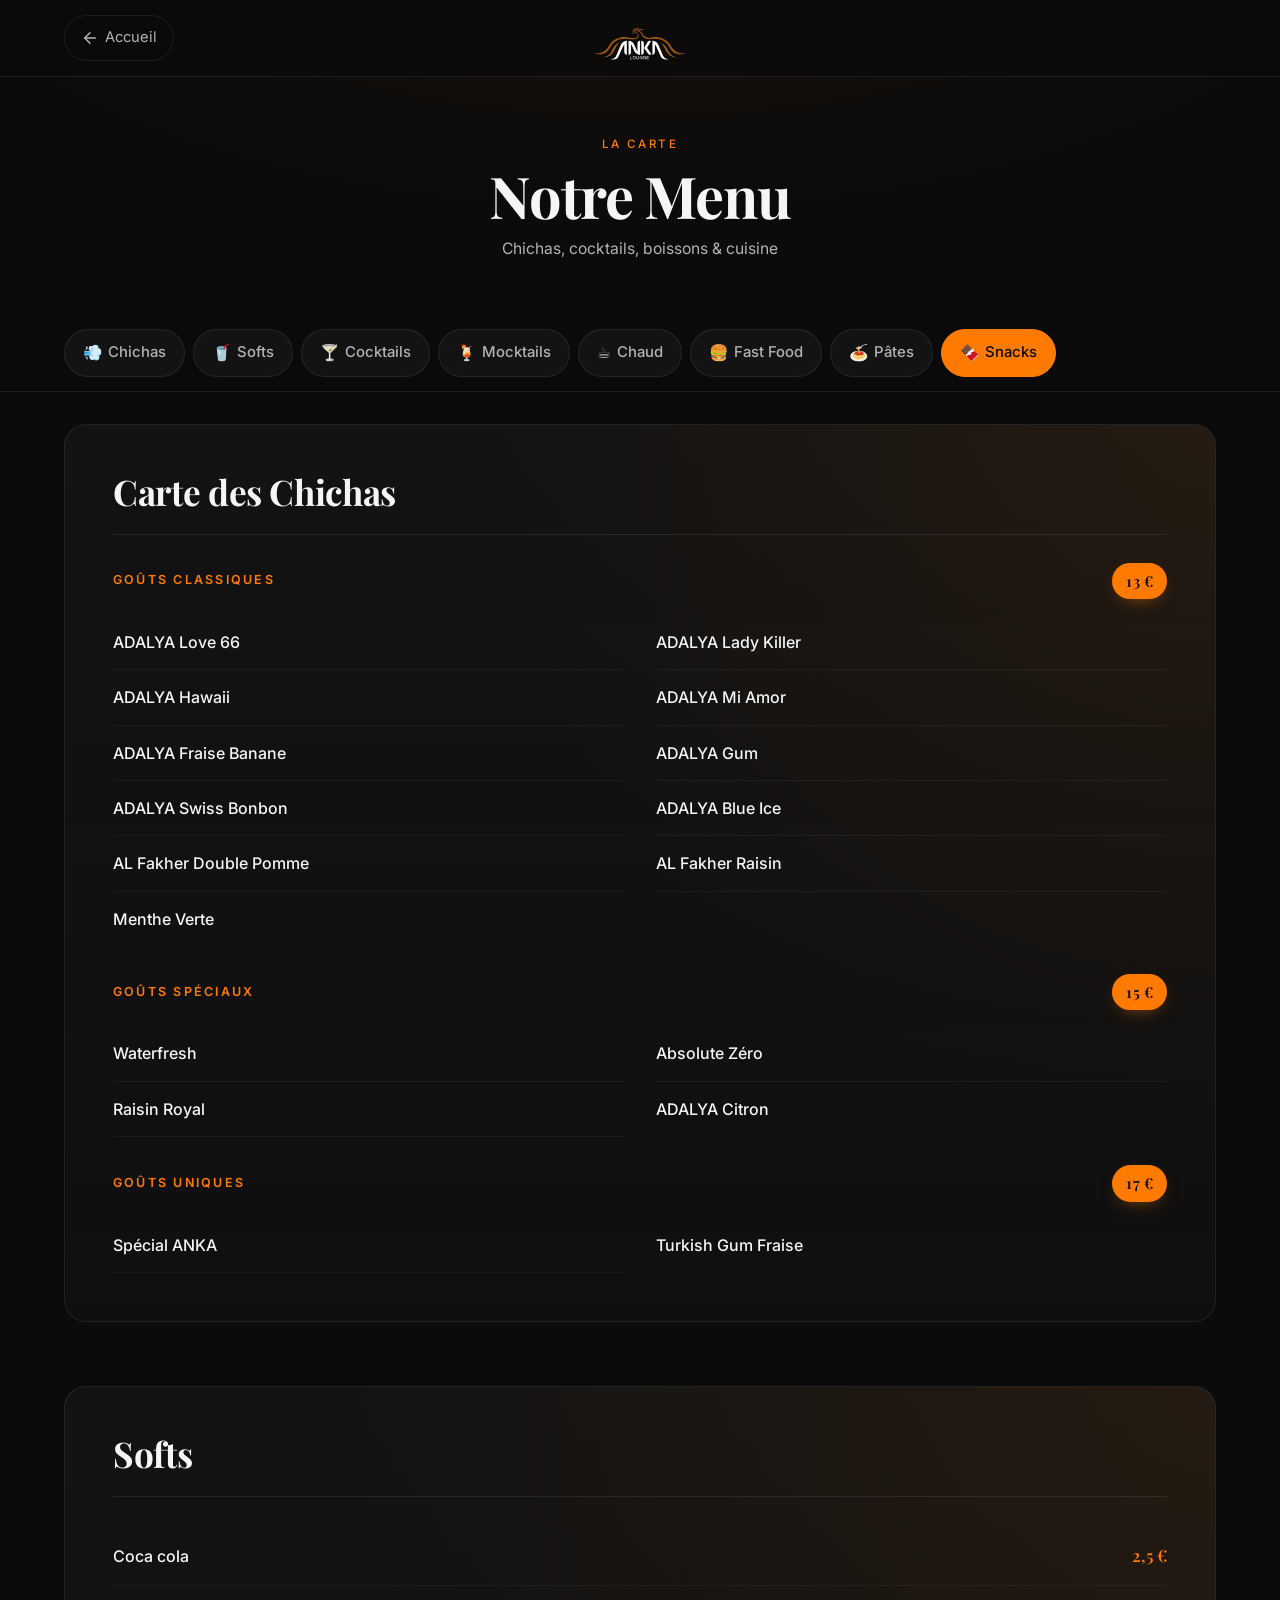
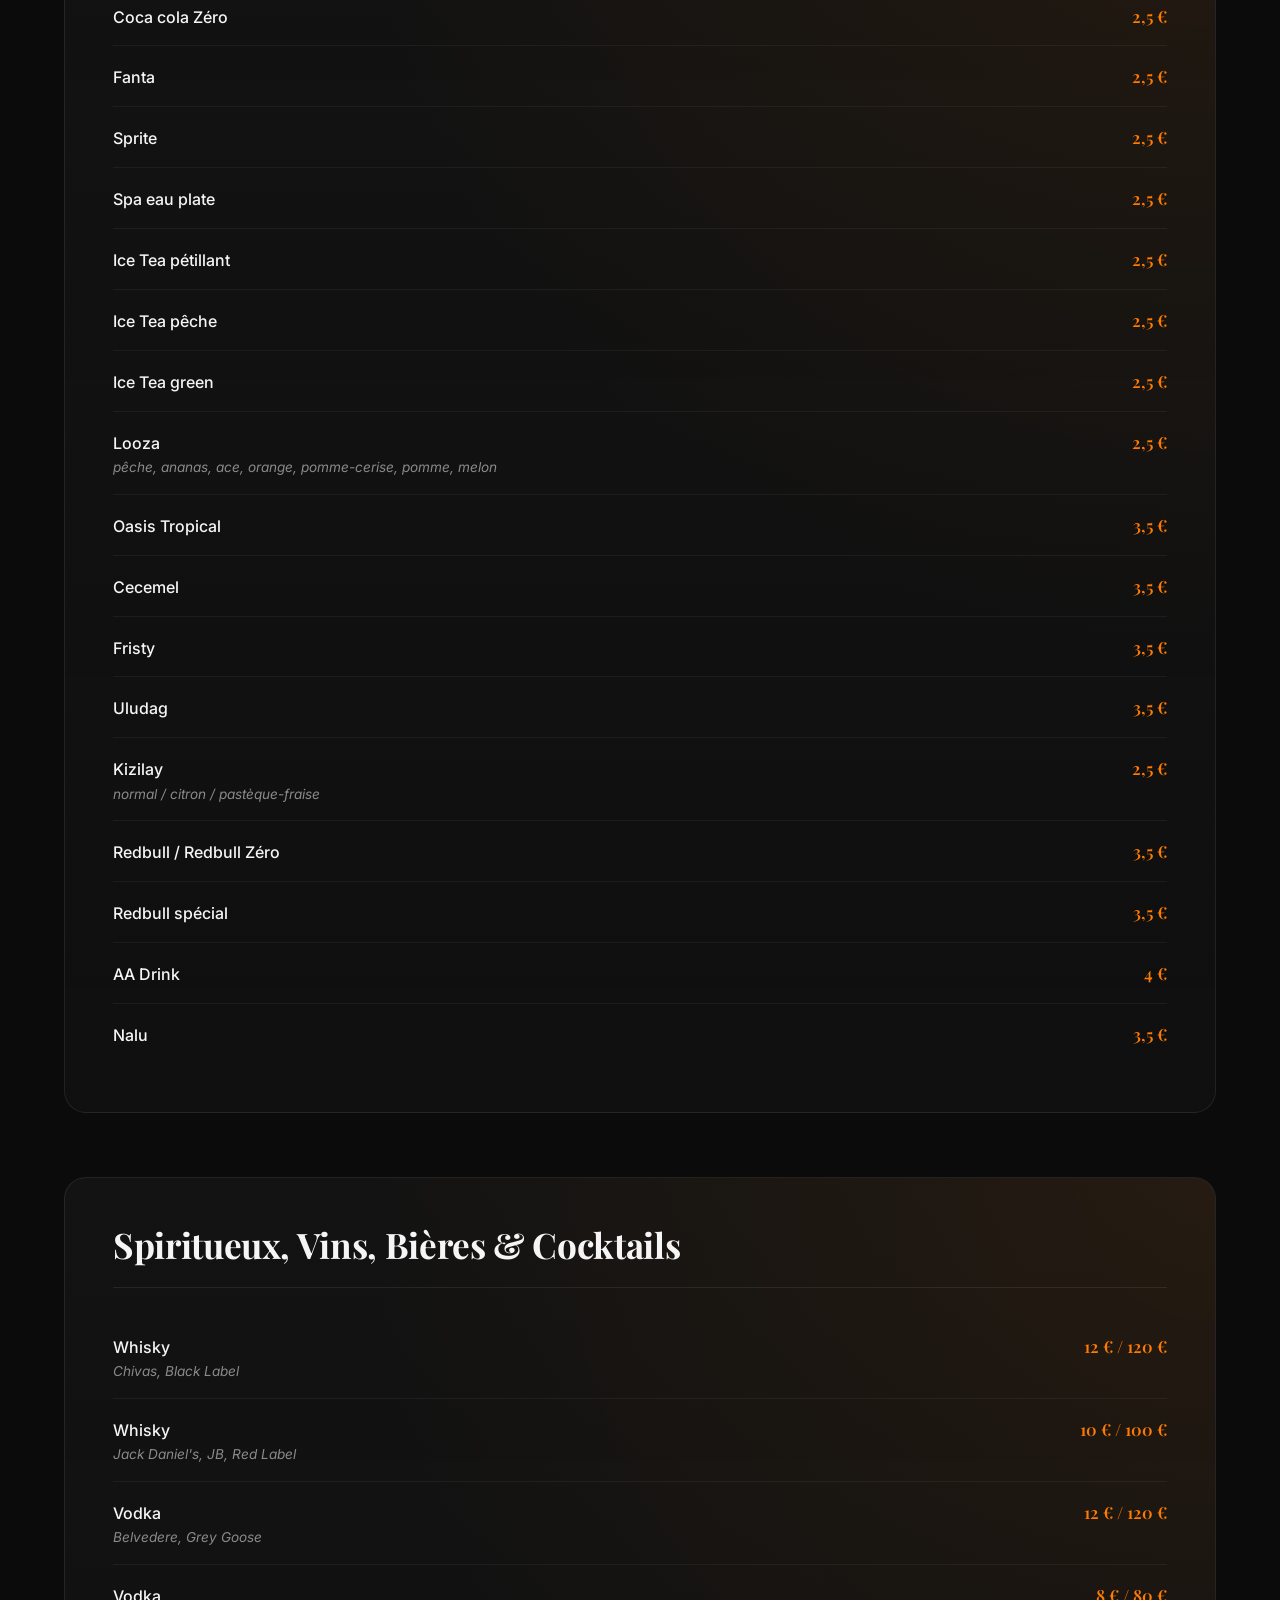
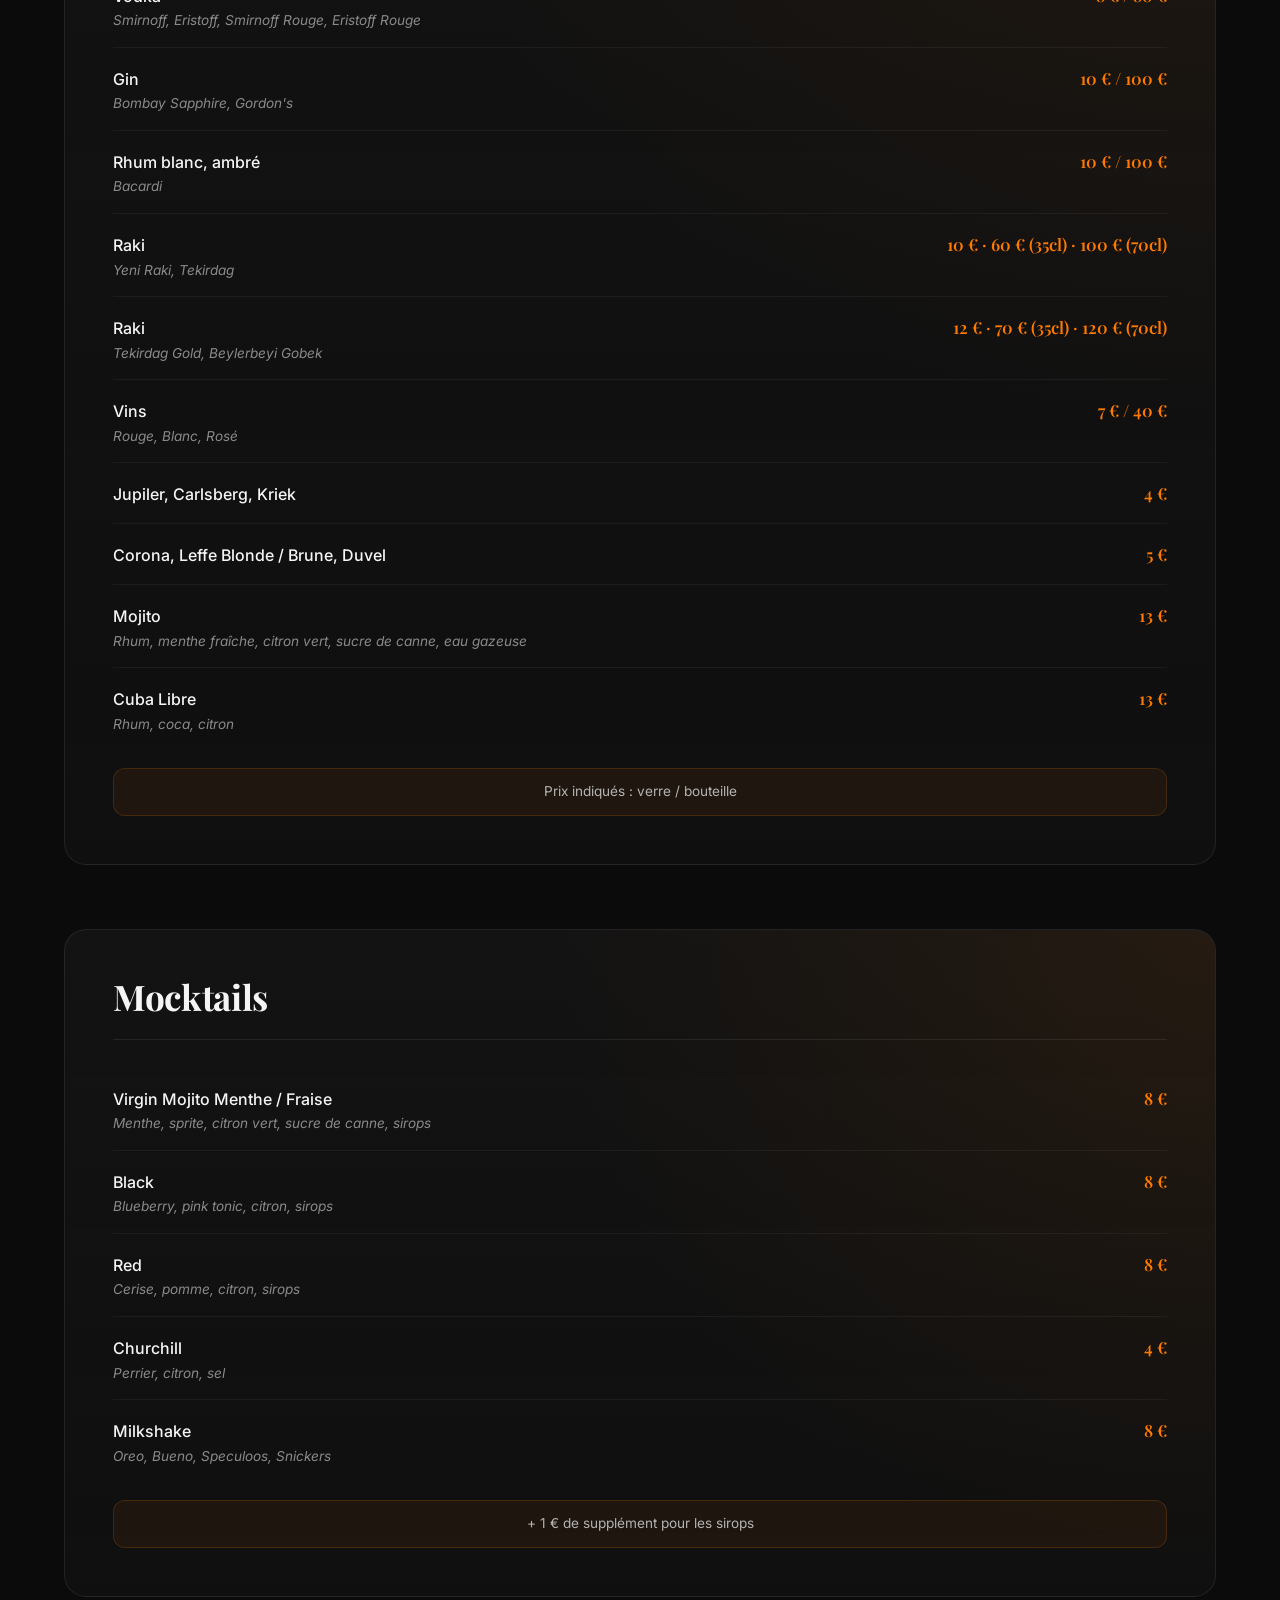
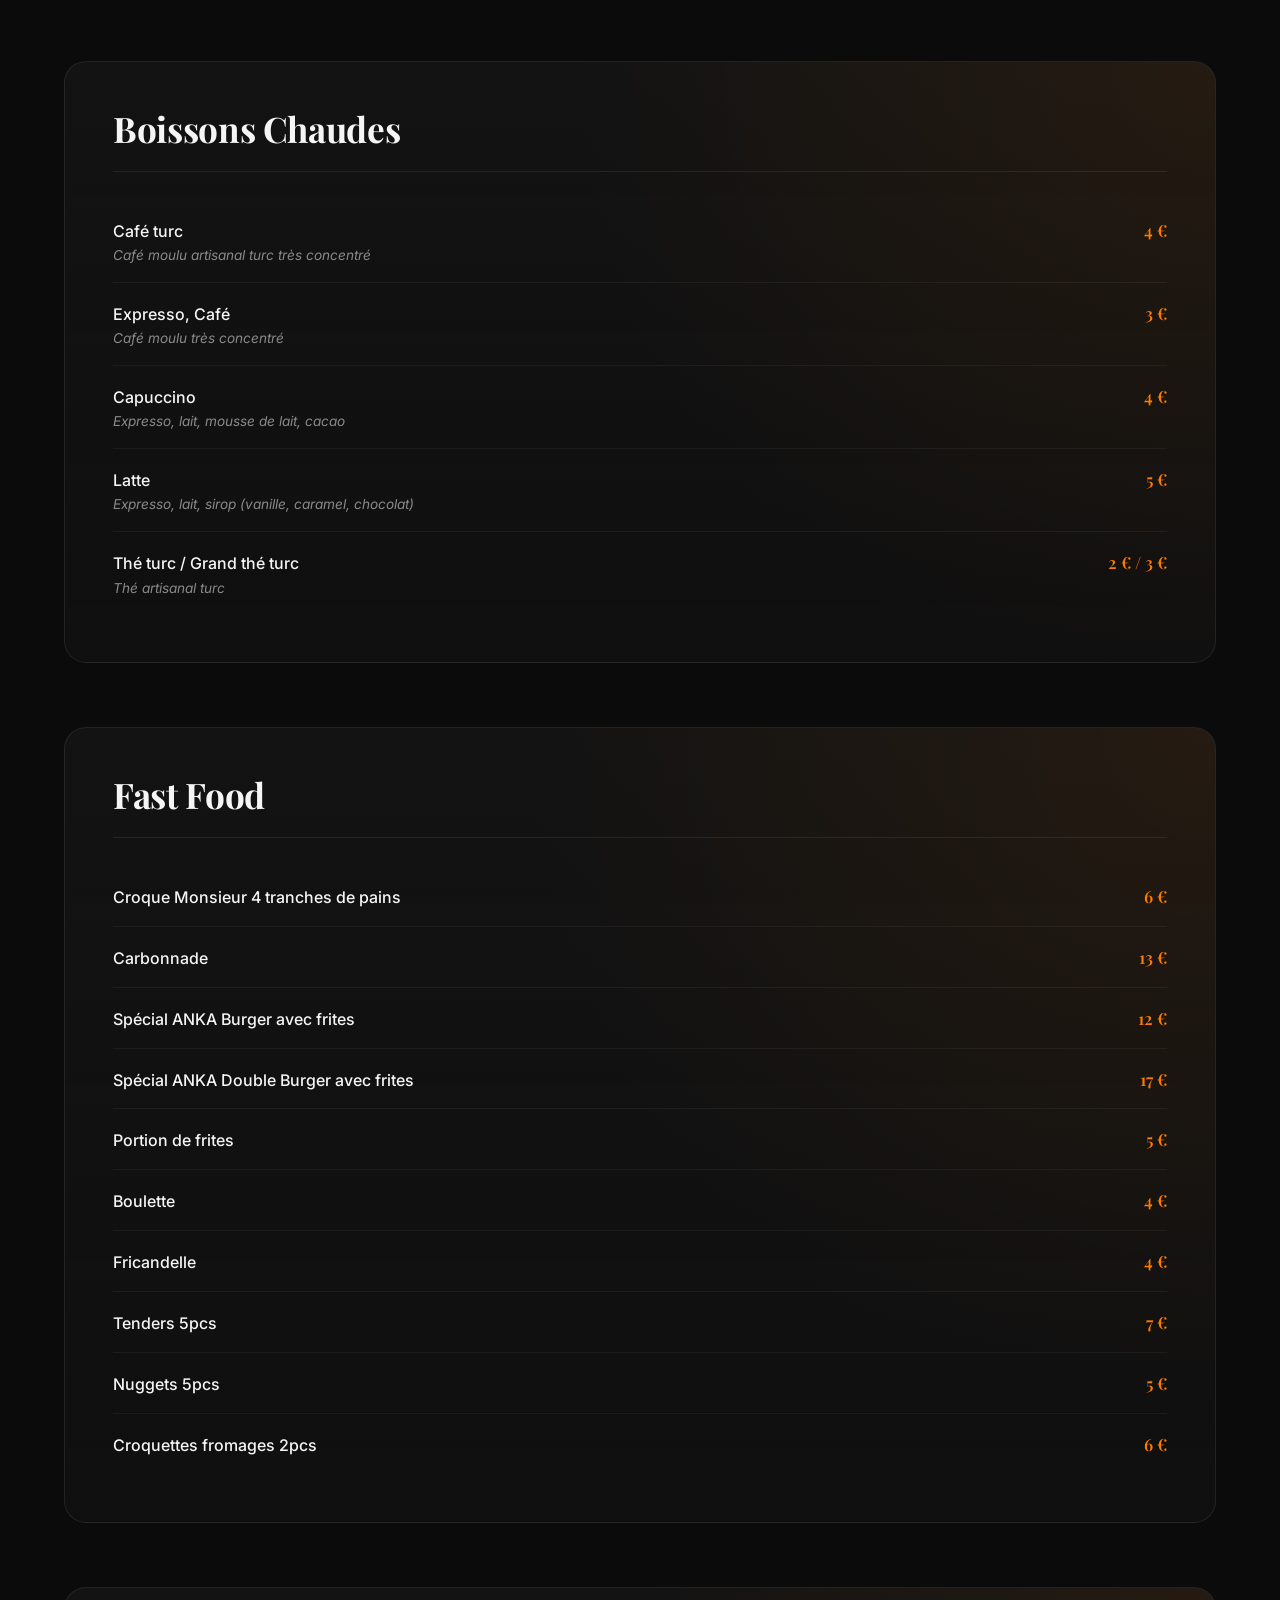
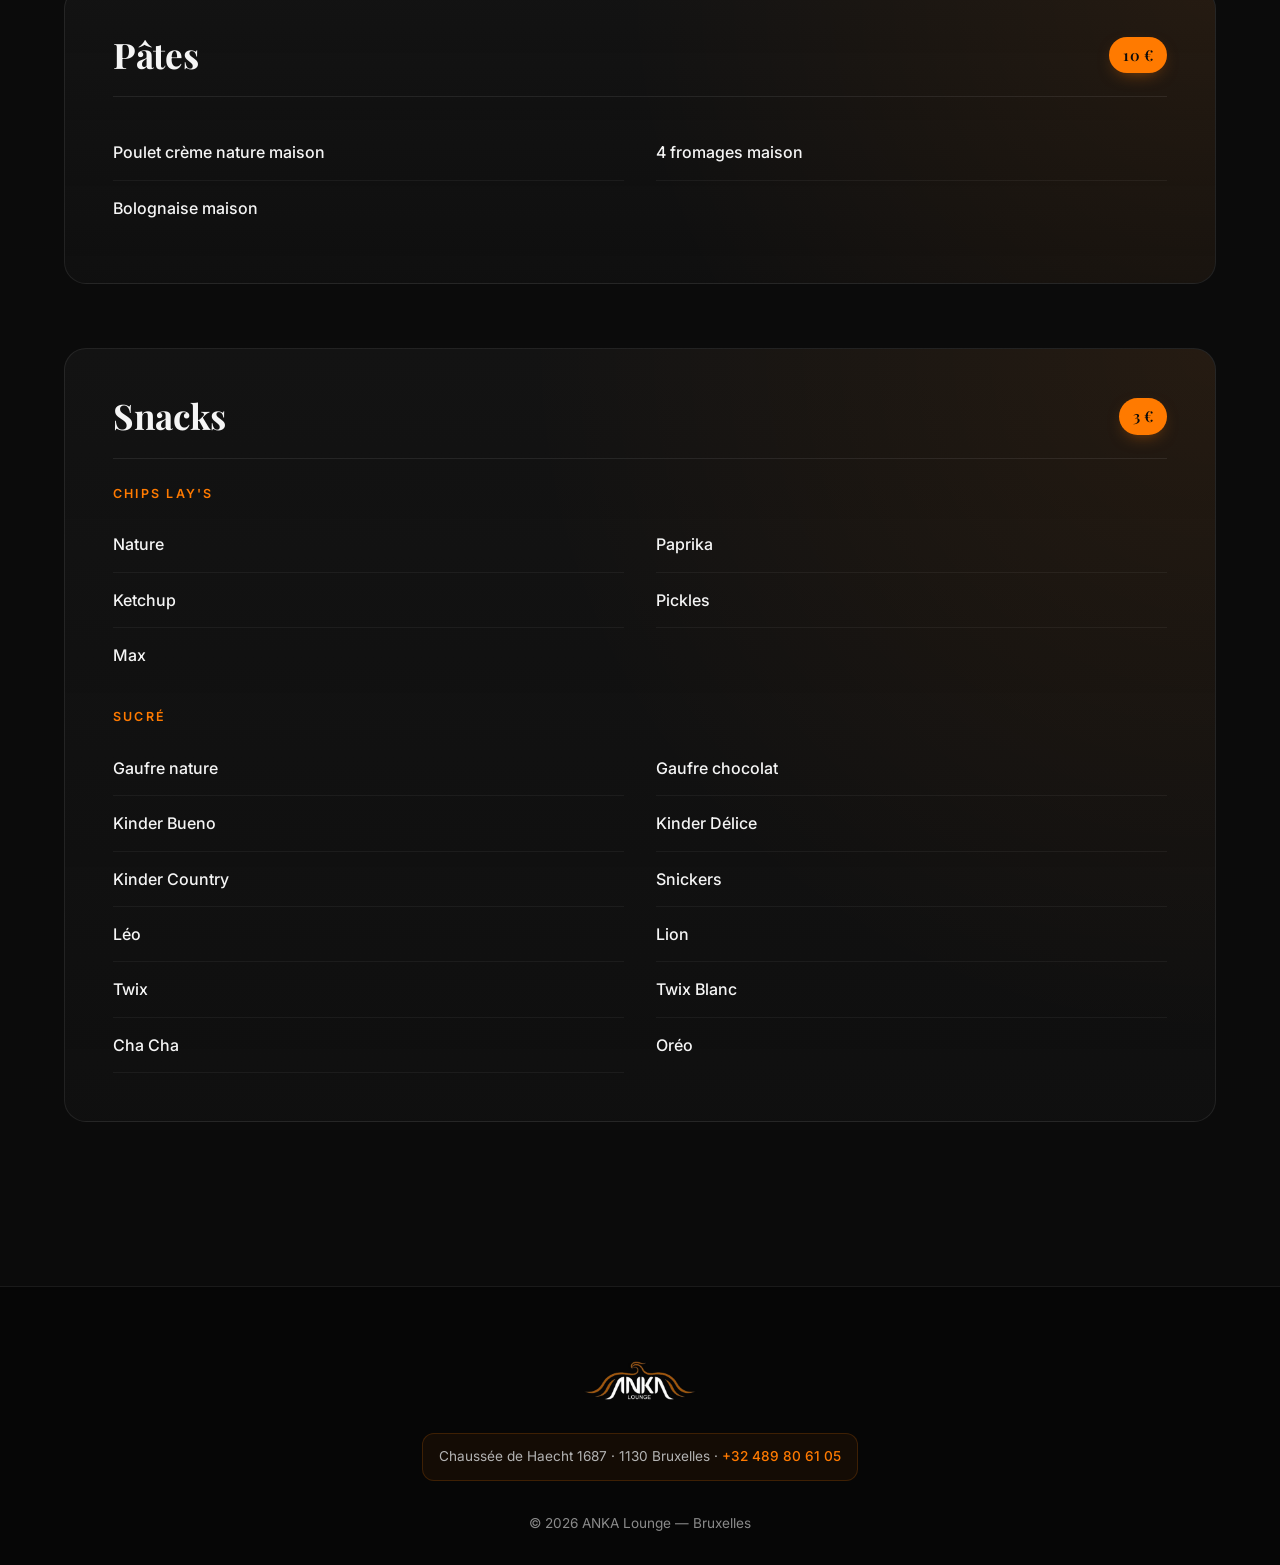
==== menu.html @ 962ff50f "Initial commit from local workspace" ====
<!DOCTYPE html>
<html lang="fr">
<head>
  <meta charset="UTF-8" />
  <meta name="viewport" content="width=device-width, initial-scale=1.0" />
  <meta name="theme-color" content="#0b0b0b" />

  <title>Menu — ANKA Lounge Bruxelles</title>
  <meta name="description" content="Découvrez la carte complète d'ANKA Lounge — chichas, cocktails, boissons, snacks, fast food et pâtes. Bar à shisha à Bruxelles." />
  <meta name="robots" content="index, follow" />

  <meta property="og:title" content="Menu — ANKA Lounge Bruxelles" />
  <meta property="og:description" content="Carte complète d'ANKA Lounge : chichas, cocktails, boissons, snacks." />
  <meta property="og:type" content="website" />

  <link rel="icon" type="image/png" href="images/favicon.png" />
  <link rel="apple-touch-icon" href="images/favicon.png" />

  <link rel="preconnect" href="https://fonts.googleapis.com" />
  <link rel="preconnect" href="https://fonts.gstatic.com" crossorigin />
  <link href="https://fonts.googleapis.com/css2?family=Playfair+Display:wght@600;700&family=Inter:wght@300;400;500;600&display=swap" rel="stylesheet" />
  <link rel="stylesheet" href="style.css" />
  <link rel="stylesheet" href="menu.css" />
</head>
<body class="menu-page">

  <!-- ============== TOP BAR ============== -->
  <header class="menu-topbar">
    <div class="menu-topbar-inner">
      <a href="index.html" class="menu-back" aria-label="Retour à l'accueil">
        <svg viewBox="0 0 24 24" width="20" height="20" fill="none" stroke="currentColor" stroke-width="2" stroke-linecap="round" stroke-linejoin="round" aria-hidden="true"><line x1="19" y1="12" x2="5" y2="12"/><polyline points="12 19 5 12 12 5"/></svg>
        <span>Accueil</span>
      </a>
      <a href="index.html" class="menu-logo" aria-label="ANKA Lounge">
        <span class="logo-mark">
          <img src="images/logo_transparent.png" alt="ANKA Lounge" />
        </span>
      </a>
      <span class="menu-topbar-spacer" aria-hidden="true"></span>
    </div>
  </header>

  <!-- ============== HERO TITLE ============== -->
  <section class="menu-hero">
    <p class="eyebrow">La carte</p>
    <h1>Notre Menu</h1>
    <p class="menu-hero-sub">Chichas, cocktails, boissons & cuisine</p>
  </section>

  <!-- ============== CATEGORY NAV (sticky + scrollspy) ============== -->
  <nav class="menu-cats" id="menuCats" aria-label="Catégories du menu">
    <div class="menu-cats-inner">
      <a href="#chichas" class="menu-cat active"><span class="menu-cat-emoji" aria-hidden="true">💨</span>Chichas</a>
      <a href="#softs" class="menu-cat"><span class="menu-cat-emoji" aria-hidden="true">🥤</span>Softs</a>
      <a href="#spiritueux" class="menu-cat"><span class="menu-cat-emoji" aria-hidden="true">🍸</span>Cocktails</a>
      <a href="#mocktails" class="menu-cat"><span class="menu-cat-emoji" aria-hidden="true">🍹</span>Mocktails</a>
      <a href="#chaudes" class="menu-cat"><span class="menu-cat-emoji" aria-hidden="true">☕</span>Chaud</a>
      <a href="#fastfood" class="menu-cat"><span class="menu-cat-emoji" aria-hidden="true">🍔</span>Fast Food</a>
      <a href="#pates" class="menu-cat"><span class="menu-cat-emoji" aria-hidden="true">🍝</span>Pâtes</a>
      <a href="#snacks" class="menu-cat"><span class="menu-cat-emoji" aria-hidden="true">🍫</span>Snacks</a>
    </div>
  </nav>

  <main class="menu-main container">

    <!-- =============== CHICHAS =============== -->
    <section id="chichas" class="menu-section">
      <header class="menu-section-head">
        <h2>Carte des Chichas</h2>
      </header>

      <div class="menu-block">
        <div class="menu-block-head">
          <h3>Goûts Classiques</h3>
          <span class="menu-price-pill">13 €</span>
        </div>
        <ul class="menu-list menu-list-2col">
          <li><span class="m-name">ADALYA Love 66</span></li>
          <li><span class="m-name">ADALYA Lady Killer</span></li>
          <li><span class="m-name">ADALYA Hawaii</span></li>
          <li><span class="m-name">ADALYA Mi Amor</span></li>
          <li><span class="m-name">ADALYA Fraise Banane</span></li>
          <li><span class="m-name">ADALYA Gum</span></li>
          <li><span class="m-name">ADALYA Swiss Bonbon</span></li>
          <li><span class="m-name">ADALYA Blue Ice</span></li>
          <li><span class="m-name">AL Fakher Double Pomme</span></li>
          <li><span class="m-name">AL Fakher Raisin</span></li>
          <li><span class="m-name">Menthe Verte</span></li>
        </ul>
      </div>

      <div class="menu-block">
        <div class="menu-block-head">
          <h3>Goûts Spéciaux</h3>
          <span class="menu-price-pill">15 €</span>
        </div>
        <ul class="menu-list menu-list-2col">
          <li><span class="m-name">Waterfresh</span></li>
          <li><span class="m-name">Absolute Zéro</span></li>
          <li><span class="m-name">Raisin Royal</span></li>
          <li><span class="m-name">ADALYA Citron</span></li>
        </ul>
      </div>

      <div class="menu-block">
        <div class="menu-block-head">
          <h3>Goûts Uniques</h3>
          <span class="menu-price-pill">17 €</span>
        </div>
        <ul class="menu-list menu-list-2col">
          <li><span class="m-name">Spécial ANKA</span></li>
          <li><span class="m-name">Turkish Gum Fraise</span></li>
        </ul>
      </div>
    </section>

    <!-- =============== SOFTS =============== -->
    <section id="softs" class="menu-section">
      <header class="menu-section-head">
        <h2>Softs</h2>
      </header>

      <ul class="menu-list">
        <li><span class="m-name">Coca cola</span><span class="m-dots"></span><span class="m-price">2,5 €</span></li>
        <li><span class="m-name">Coca cola Zéro</span><span class="m-dots"></span><span class="m-price">2,5 €</span></li>
        <li><span class="m-name">Fanta</span><span class="m-dots"></span><span class="m-price">2,5 €</span></li>
        <li><span class="m-name">Sprite</span><span class="m-dots"></span><span class="m-price">2,5 €</span></li>
        <li><span class="m-name">Spa eau plate</span><span class="m-dots"></span><span class="m-price">2,5 €</span></li>
        <li><span class="m-name">Ice Tea pétillant</span><span class="m-dots"></span><span class="m-price">2,5 €</span></li>
        <li><span class="m-name">Ice Tea pêche</span><span class="m-dots"></span><span class="m-price">2,5 €</span></li>
        <li><span class="m-name">Ice Tea green</span><span class="m-dots"></span><span class="m-price">2,5 €</span></li>
        <li>
          <span class="m-name">Looza
            <span class="m-desc">pêche, ananas, ace, orange, pomme-cerise, pomme, melon</span>
          </span>
          <span class="m-dots"></span><span class="m-price">2,5 €</span>
        </li>
        <li><span class="m-name">Oasis Tropical</span><span class="m-dots"></span><span class="m-price">3,5 €</span></li>
        <li><span class="m-name">Cecemel</span><span class="m-dots"></span><span class="m-price">3,5 €</span></li>
        <li><span class="m-name">Fristy</span><span class="m-dots"></span><span class="m-price">3,5 €</span></li>
        <li><span class="m-name">Uludag</span><span class="m-dots"></span><span class="m-price">3,5 €</span></li>
        <li><span class="m-name">Kizilay <span class="m-desc">normal / citron / pastèque-fraise</span></span><span class="m-dots"></span><span class="m-price">2,5 €</span></li>
        <li><span class="m-name">Redbull / Redbull Zéro</span><span class="m-dots"></span><span class="m-price">3,5 €</span></li>
        <li><span class="m-name">Redbull spécial</span><span class="m-dots"></span><span class="m-price">3,5 €</span></li>
        <li><span class="m-name">AA Drink</span><span class="m-dots"></span><span class="m-price">4 €</span></li>
        <li><span class="m-name">Nalu</span><span class="m-dots"></span><span class="m-price">3,5 €</span></li>
      </ul>
    </section>

    <!-- =============== SPIRITUEUX =============== -->
    <section id="spiritueux" class="menu-section">
      <header class="menu-section-head">
        <h2>Spiritueux, Vins, Bières & Cocktails</h2>
      </header>

      <ul class="menu-list">
        <li>
          <span class="m-name">Whisky <span class="m-desc">Chivas, Black Label</span></span>
          <span class="m-dots"></span><span class="m-price">12 € / 120 €</span>
        </li>
        <li>
          <span class="m-name">Whisky <span class="m-desc">Jack Daniel's, JB, Red Label</span></span>
          <span class="m-dots"></span><span class="m-price">10 € / 100 €</span>
        </li>
        <li>
          <span class="m-name">Vodka <span class="m-desc">Belvedere, Grey Goose</span></span>
          <span class="m-dots"></span><span class="m-price">12 € / 120 €</span>
        </li>
        <li>
          <span class="m-name">Vodka <span class="m-desc">Smirnoff, Eristoff, Smirnoff Rouge, Eristoff Rouge</span></span>
          <span class="m-dots"></span><span class="m-price">8 € / 80 €</span>
        </li>
        <li>
          <span class="m-name">Gin <span class="m-desc">Bombay Sapphire, Gordon's</span></span>
          <span class="m-dots"></span><span class="m-price">10 € / 100 €</span>
        </li>
        <li>
          <span class="m-name">Rhum blanc, ambré <span class="m-desc">Bacardi</span></span>
          <span class="m-dots"></span><span class="m-price">10 € / 100 €</span>
        </li>
        <li>
          <span class="m-name">Raki <span class="m-desc">Yeni Raki, Tekirdag</span></span>
          <span class="m-dots"></span><span class="m-price">10 € · 60 € (35cl) · 100 € (70cl)</span>
        </li>
        <li>
          <span class="m-name">Raki <span class="m-desc">Tekirdag Gold, Beylerbeyi Gobek</span></span>
          <span class="m-dots"></span><span class="m-price">12 € · 70 € (35cl) · 120 € (70cl)</span>
        </li>
        <li>
          <span class="m-name">Vins <span class="m-desc">Rouge, Blanc, Rosé</span></span>
          <span class="m-dots"></span><span class="m-price">7 € / 40 €</span>
        </li>
        <li><span class="m-name">Jupiler, Carlsberg, Kriek</span><span class="m-dots"></span><span class="m-price">4 €</span></li>
        <li><span class="m-name">Corona, Leffe Blonde / Brune, Duvel</span><span class="m-dots"></span><span class="m-price">5 €</span></li>
        <li>
          <span class="m-name">Mojito <span class="m-desc">Rhum, menthe fraîche, citron vert, sucre de canne, eau gazeuse</span></span>
          <span class="m-dots"></span><span class="m-price">13 €</span>
        </li>
        <li>
          <span class="m-name">Cuba Libre <span class="m-desc">Rhum, coca, citron</span></span>
          <span class="m-dots"></span><span class="m-price">13 €</span>
        </li>
      </ul>
      <p class="menu-note">Prix indiqués : verre / bouteille</p>
    </section>

    <!-- =============== MOCKTAILS =============== -->
    <section id="mocktails" class="menu-section">
      <header class="menu-section-head">
        <h2>Mocktails</h2>
      </header>
      <ul class="menu-list">
        <li>
          <span class="m-name">Virgin Mojito Menthe / Fraise
            <span class="m-desc">Menthe, sprite, citron vert, sucre de canne, sirops</span>
          </span>
          <span class="m-dots"></span><span class="m-price">8 €</span>
        </li>
        <li>
          <span class="m-name">Black
            <span class="m-desc">Blueberry, pink tonic, citron, sirops</span>
          </span>
          <span class="m-dots"></span><span class="m-price">8 €</span>
        </li>
        <li>
          <span class="m-name">Red
            <span class="m-desc">Cerise, pomme, citron, sirops</span>
          </span>
          <span class="m-dots"></span><span class="m-price">8 €</span>
        </li>
        <li>
          <span class="m-name">Churchill
            <span class="m-desc">Perrier, citron, sel</span>
          </span>
          <span class="m-dots"></span><span class="m-price">4 €</span>
        </li>
        <li>
          <span class="m-name">Milkshake
            <span class="m-desc">Oreo, Bueno, Speculoos, Snickers</span>
          </span>
          <span class="m-dots"></span><span class="m-price">8 €</span>
        </li>
      </ul>
      <p class="menu-note">+ 1 € de supplément pour les sirops</p>
    </section>

    <!-- =============== BOISSONS CHAUDES =============== -->
    <section id="chaudes" class="menu-section">
      <header class="menu-section-head">
        <h2>Boissons Chaudes</h2>
      </header>
      <ul class="menu-list">
        <li>
          <span class="m-name">Café turc
            <span class="m-desc">Café moulu artisanal turc très concentré</span>
          </span>
          <span class="m-dots"></span><span class="m-price">4 €</span>
        </li>
        <li>
          <span class="m-name">Expresso, Café
            <span class="m-desc">Café moulu très concentré</span>
          </span>
          <span class="m-dots"></span><span class="m-price">3 €</span>
        </li>
        <li>
          <span class="m-name">Capuccino
            <span class="m-desc">Expresso, lait, mousse de lait, cacao</span>
          </span>
          <span class="m-dots"></span><span class="m-price">4 €</span>
        </li>
        <li>
          <span class="m-name">Latte
            <span class="m-desc">Expresso, lait, sirop (vanille, caramel, chocolat)</span>
          </span>
          <span class="m-dots"></span><span class="m-price">5 €</span>
        </li>
        <li>
          <span class="m-name">Thé turc / Grand thé turc
            <span class="m-desc">Thé artisanal turc</span>
          </span>
          <span class="m-dots"></span><span class="m-price">2 € / 3 €</span>
        </li>
      </ul>
    </section>

    <!-- =============== FAST FOOD =============== -->
    <section id="fastfood" class="menu-section">
      <header class="menu-section-head">
        <h2>Fast Food</h2>
      </header>
      <ul class="menu-list">
        <li><span class="m-name">Croque Monsieur 4 tranches de pains</span><span class="m-dots"></span><span class="m-price">6 €</span></li>
        <li><span class="m-name">Carbonnade</span><span class="m-dots"></span><span class="m-price">13 €</span></li>
        <li><span class="m-name">Spécial ANKA Burger avec frites</span><span class="m-dots"></span><span class="m-price">12 €</span></li>
        <li><span class="m-name">Spécial ANKA Double Burger avec frites</span><span class="m-dots"></span><span class="m-price">17 €</span></li>
        <li><span class="m-name">Portion de frites</span><span class="m-dots"></span><span class="m-price">5 €</span></li>
        <li><span class="m-name">Boulette</span><span class="m-dots"></span><span class="m-price">4 €</span></li>
        <li><span class="m-name">Fricandelle</span><span class="m-dots"></span><span class="m-price">4 €</span></li>
        <li><span class="m-name">Tenders 5pcs</span><span class="m-dots"></span><span class="m-price">7 €</span></li>
        <li><span class="m-name">Nuggets 5pcs</span><span class="m-dots"></span><span class="m-price">5 €</span></li>
        <li><span class="m-name">Croquettes fromages 2pcs</span><span class="m-dots"></span><span class="m-price">6 €</span></li>
      </ul>
    </section>

    <!-- =============== PÂTES =============== -->
    <section id="pates" class="menu-section">
      <header class="menu-section-head">
        <h2>Pâtes</h2>
        <span class="menu-price-pill">10 €</span>
      </header>
      <ul class="menu-list menu-list-2col">
        <li><span class="m-name">Poulet crème nature maison</span></li>
        <li><span class="m-name">4 fromages maison</span></li>
        <li><span class="m-name">Bolognaise maison</span></li>
      </ul>
    </section>

    <!-- =============== SNACKS =============== -->
    <section id="snacks" class="menu-section">
      <header class="menu-section-head">
        <h2>Snacks</h2>
        <span class="menu-price-pill">3 €</span>
      </header>

      <div class="menu-block">
        <div class="menu-block-head"><h3>Chips Lay's</h3></div>
        <ul class="menu-list menu-list-2col">
          <li><span class="m-name">Nature</span></li>
          <li><span class="m-name">Paprika</span></li>
          <li><span class="m-name">Ketchup</span></li>
          <li><span class="m-name">Pickles</span></li>
          <li><span class="m-name">Max</span></li>
        </ul>
      </div>

      <div class="menu-block">
        <div class="menu-block-head"><h3>Sucré</h3></div>
        <ul class="menu-list menu-list-2col">
          <li><span class="m-name">Gaufre nature</span></li>
          <li><span class="m-name">Gaufre chocolat</span></li>
          <li><span class="m-name">Kinder Bueno</span></li>
          <li><span class="m-name">Kinder Délice</span></li>
          <li><span class="m-name">Kinder Country</span></li>
          <li><span class="m-name">Snickers</span></li>
          <li><span class="m-name">Léo</span></li>
          <li><span class="m-name">Lion</span></li>
          <li><span class="m-name">Twix</span></li>
          <li><span class="m-name">Twix Blanc</span></li>
          <li><span class="m-name">Cha Cha</span></li>
          <li><span class="m-name">Oréo</span></li>
        </ul>
      </div>
    </section>

  </main>

  <!-- ============== FOOTER ============== -->
  <footer class="footer">
    <div class="container footer-inner">
      <div class="footer-brand">
        <span class="logo-mark logo-mark-lg">
          <img src="images/logo_transparent.png" alt="ANKA Lounge" />
        </span>
      </div>
      <p class="menu-note" style="margin-top:0;">Chaussée de Haecht 1687 · 1130 Bruxelles · <a href="tel:+32489806105">+32 489 80 61 05</a></p>
      <p class="footer-copy">© <span id="year"></span> ANKA Lounge — Bruxelles</p>
    </div>
  </footer>

  <script src="menu.js"></script>
</body>
</html>
---- style.css ----
/* ============================================
   ANKA LOUNGE — STYLES
   ============================================ */

/* ---------- Tokens ---------- */
:root {
  --bg: #0b0b0b;
  --bg-elev: #131313;
  --bg-elev-2: #1a1a1a;
  --line: rgba(255, 255, 255, 0.08);
  --text: #f5f5f5;
  --text-muted: #b3b3b3;
  --text-dim: #8a8a8a;
  --accent: #ff7a00;
  --accent-hover: #ff8f2b;
  --accent-soft: rgba(255, 122, 0, 0.15);

  --maxw: 1200px;
  --radius: 14px;
  --radius-sm: 8px;
  --radius-lg: 24px;

  --ease: cubic-bezier(0.22, 0.61, 0.36, 1);
  --t-fast: 0.2s var(--ease);
  --t-med: 0.4s var(--ease);

  --font-sans: 'Inter', system-ui, -apple-system, Segoe UI, Roboto, sans-serif;
  --font-display: 'Playfair Display', Georgia, serif;
}

/* ---------- Reset ---------- */
*,
*::before,
*::after {
  box-sizing: border-box;
  margin: 0;
  padding: 0;
}

html {
  scroll-behavior: smooth;
  scroll-padding-top: 80px;
  -webkit-text-size-adjust: 100%;
}

body {
  font-family: var(--font-sans);
  background: var(--bg);
  color: var(--text);
  line-height: 1.6;
  overflow-x: hidden;
  -webkit-font-smoothing: antialiased;
  -moz-osx-font-smoothing: grayscale;
}

img {
  max-width: 100%;
  display: block;
}

a {
  color: inherit;
  text-decoration: none;
  transition: color var(--t-fast);
}

button {
  font: inherit;
  border: 0;
  background: none;
  color: inherit;
  cursor: pointer;
}

::selection {
  background: var(--accent);
  color: #000;
}

/* ---------- Layout helpers ---------- */
.container {
  width: 100%;
  max-width: var(--maxw);
  margin: 0 auto;
  padding: 0 24px;
}

.section {
  padding: 110px 0;
  position: relative;
}

.section-alt {
  background: var(--bg-elev);
}

.section-head {
  text-align: center;
  max-width: 720px;
  margin: 0 auto 64px;
}

.eyebrow,
.hero-eyebrow {
  display: inline-block;
  font-size: 0.78rem;
  letter-spacing: 0.22em;
  text-transform: uppercase;
  color: var(--accent);
  margin-bottom: 18px;
  font-weight: 500;
}

h1, h2, h3 {
  font-family: var(--font-display);
  font-weight: 700;
  line-height: 1.15;
  letter-spacing: -0.01em;
}

h2 {
  font-size: clamp(2rem, 4vw, 2.8rem);
  margin-bottom: 16px;
}

h3 {
  font-size: 1.3rem;
  margin-bottom: 10px;
}

.section-sub,
.lead {
  color: var(--text-muted);
  font-size: 1.05rem;
}

/* ---------- Buttons ---------- */
.btn {
  display: inline-flex;
  align-items: center;
  justify-content: center;
  gap: 10px;
  padding: 14px 28px;
  border-radius: 999px;
  font-weight: 500;
  font-size: 0.95rem;
  letter-spacing: 0.02em;
  transition: transform var(--t-fast), background var(--t-fast),
    border-color var(--t-fast), color var(--t-fast), box-shadow var(--t-fast);
  cursor: pointer;
  border: 1px solid transparent;
  white-space: nowrap;
}

.btn-primary {
  background: var(--accent);
  color: #0b0b0b;
  box-shadow: 0 10px 30px -10px rgba(255, 122, 0, 0.6);
}

.btn-primary:hover {
  background: var(--accent-hover);
  transform: translateY(-2px);
  box-shadow: 0 14px 40px -10px rgba(255, 122, 0, 0.7);
}

.btn-ghost {
  background: transparent;
  color: var(--text);
  border-color: rgba(255, 255, 255, 0.18);
}

.btn-ghost:hover {
  border-color: var(--accent);
  color: var(--accent);
  transform: translateY(-2px);
}

/* ============================================
   NAVBAR
   ============================================ */
.navbar {
  position: fixed;
  top: 0;
  left: 0;
  right: 0;
  z-index: 100;
  transition: background var(--t-med), backdrop-filter var(--t-med),
    border-color var(--t-med), padding var(--t-med);
  border-bottom: 1px solid transparent;
}

.navbar.scrolled {
  background: rgba(11, 11, 11, 0.7);
  backdrop-filter: saturate(180%) blur(16px);
  -webkit-backdrop-filter: saturate(180%) blur(16px);
  border-bottom-color: var(--line);
}

.nav-container {
  max-width: var(--maxw);
  margin: 0 auto;
  padding: 6px 24px;
  display: flex;
  align-items: center;
  justify-content: space-between;
  gap: 24px;
}

.nav-logo {
  display: inline-flex;
  align-items: center;
}

.logo-mark {
  display: block;
  width: 150px;
  height: 56px;
  background: transparent;
  transition: transform var(--t-fast);
  overflow: hidden;
}

.logo-mark img {
  width: 100%;
  height: 100%;
  object-fit: cover;
  object-position: center;
  display: block;
}

.nav-logo:hover .logo-mark {
  transform: scale(1.04);
}

.logo-mark-lg {
  width: 180px;
  height: 72px;
}

.nav-links {
  display: flex;
  align-items: center;
  gap: 6px;
}

.nav-link {
  position: relative;
  padding: 10px 16px;
  font-size: 0.93rem;
  color: var(--text-muted);
  font-weight: 400;
  border-radius: 8px;
  transition: color var(--t-fast);
}

.nav-link:hover {
  color: var(--text);
}

.nav-link::after {
  content: '';
  position: absolute;
  left: 16px;
  right: 16px;
  bottom: 4px;
  height: 1.5px;
  background: var(--accent);
  transform: scaleX(0);
  transform-origin: left center;
  transition: transform var(--t-med);
}

.nav-link.active {
  color: var(--text);
}

.nav-link.active::after {
  transform: scaleX(1);
}

.nav-icon {
  margin-left: 8px;
  width: 38px;
  height: 38px;
  display: inline-flex;
  align-items: center;
  justify-content: center;
  border-radius: 50%;
  border: 1px solid var(--line);
  color: var(--text-muted);
  transition: all var(--t-fast);
}

.nav-icon:hover {
  color: var(--accent);
  border-color: var(--accent);
}

/* Mobile toggle */
.nav-toggle {
  display: none;
  width: 42px;
  height: 42px;
  flex-direction: column;
  align-items: center;
  justify-content: center;
  gap: 5px;
  z-index: 110;
  position: relative;
}

.nav-toggle span {
  display: block;
  width: 22px;
  height: 2px;
  background: var(--text);
  border-radius: 2px;
  transition: transform var(--t-med), opacity var(--t-fast);
}

.nav-toggle.open span:nth-child(1) {
  transform: translateY(7px) rotate(45deg);
}

.nav-toggle.open span:nth-child(2) {
  opacity: 0;
}

.nav-toggle.open span:nth-child(3) {
  transform: translateY(-7px) rotate(-45deg);
}

/* Mobile overlay */
.mobile-overlay {
  position: fixed;
  inset: 0;
  background: rgba(11, 11, 11, 0.98);
  backdrop-filter: blur(20px);
  -webkit-backdrop-filter: blur(20px);
  display: flex;
  align-items: center;
  justify-content: center;
  opacity: 0;
  visibility: hidden;
  transition: opacity var(--t-med), visibility var(--t-med);
  z-index: 105;
}

.mobile-overlay.open {
  opacity: 1;
  visibility: visible;
}

.mobile-links {
  display: flex;
  flex-direction: column;
  gap: 30px;
  text-align: center;
}

.mobile-link {
  font-family: var(--font-display);
  font-size: 2rem;
  color: var(--text);
  transition: color var(--t-fast);
  opacity: 0;
  transform: translateY(20px);
  transition: opacity 0.4s var(--ease), transform 0.4s var(--ease),
    color var(--t-fast);
}

.mobile-overlay.open .mobile-link {
  opacity: 1;
  transform: translateY(0);
}

.mobile-overlay.open .mobile-link:nth-child(1) { transition-delay: 0.1s; }
.mobile-overlay.open .mobile-link:nth-child(2) { transition-delay: 0.15s; }
.mobile-overlay.open .mobile-link:nth-child(3) { transition-delay: 0.2s; }
.mobile-overlay.open .mobile-link:nth-child(4) { transition-delay: 0.25s; }
.mobile-overlay.open .mobile-link:nth-child(5) { transition-delay: 0.3s; }

.mobile-link:hover {
  color: var(--accent);
}

/* ============================================
   HERO
   ============================================ */
.hero {
  position: relative;
  min-height: 100vh;
  min-height: 100svh;
  display: flex;
  align-items: center;
  justify-content: center;
  text-align: center;
  overflow: hidden;
  padding: 120px 24px 80px;
}

.hero-bg {
  position: absolute;
  inset: 0;
  background-size: cover;
  background-position: center;
  background-repeat: no-repeat;
  transform: scale(1.05);
  animation: subtleZoom 20s ease-in-out infinite alternate;
}

@keyframes subtleZoom {
  to { transform: scale(1.12); }
}

.hero-overlay {
  position: absolute;
  inset: 0;
  background:
    radial-gradient(ellipse at center, rgba(11, 11, 11, 0.55) 0%, rgba(11, 11, 11, 0.85) 70%, rgba(11, 11, 11, 1) 100%),
    linear-gradient(to bottom, rgba(11, 11, 11, 0.4), rgba(11, 11, 11, 0.8));
}

.hero-content {
  position: relative;
  z-index: 2;
  max-width: 820px;
}

.hero-title {
  font-size: clamp(2.8rem, 8vw, 5.5rem);
  margin-bottom: 20px;
  letter-spacing: -0.02em;
}

.hero-title span {
  color: var(--accent);
  font-style: italic;
}

.hero-subtitle {
  font-size: clamp(1.05rem, 2vw, 1.3rem);
  color: var(--text-muted);
  max-width: 600px;
  margin: 0 auto 40px;
  font-weight: 300;
}

.hero-cta {
  display: flex;
  gap: 14px;
  justify-content: center;
  flex-wrap: wrap;
}

.hero-scroll {
  position: absolute;
  bottom: 30px;
  left: 50%;
  transform: translateX(-50%);
  width: 26px;
  height: 42px;
  border: 1.5px solid rgba(255, 255, 255, 0.4);
  border-radius: 14px;
  z-index: 2;
}

.hero-scroll span {
  position: absolute;
  top: 8px;
  left: 50%;
  transform: translateX(-50%);
  width: 3px;
  height: 8px;
  background: var(--accent);
  border-radius: 2px;
  animation: scrollDot 1.8s ease-in-out infinite;
}

@keyframes scrollDot {
  0% { opacity: 0; top: 8px; }
  50% { opacity: 1; }
  100% { opacity: 0; top: 24px; }
}

/* ============================================
   SERVICES
   ============================================ */
.services-grid {
  display: grid;
  grid-template-columns: repeat(auto-fit, minmax(240px, 1fr));
  gap: 22px;
}

.service-card {
  background: var(--bg-elev);
  border: 1px solid var(--line);
  border-radius: var(--radius);
  padding: 36px 28px;
  transition: transform var(--t-med), border-color var(--t-med),
    background var(--t-med);
  position: relative;
  overflow: hidden;
}

.service-card::before {
  content: '';
  position: absolute;
  inset: 0;
  background: radial-gradient(circle at top right, var(--accent-soft), transparent 60%);
  opacity: 0;
  transition: opacity var(--t-med);
  pointer-events: none;
}

.service-card:hover {
  transform: translateY(-6px);
  border-color: rgba(255, 122, 0, 0.4);
  background: var(--bg-elev-2);
}

.service-card:hover::before {
  opacity: 1;
}

.service-icon {
  width: 54px;
  height: 54px;
  border-radius: 12px;
  background: var(--accent-soft);
  color: var(--accent);
  display: inline-flex;
  align-items: center;
  justify-content: center;
  margin-bottom: 20px;
}

.service-icon svg {
  width: 26px;
  height: 26px;
}

.service-card p {
  color: var(--text-muted);
  font-size: 0.95rem;
}

/* ============================================
   CTA BANNER
   ============================================ */
.cta-banner {
  position: relative;
  padding: 120px 24px;
  text-align: center;
  overflow: hidden;
}

.cta-bg {
  position: absolute;
  inset: 0;
  background-size: cover;
  background-position: center;
  filter: grayscale(40%);
}

.cta-overlay {
  position: absolute;
  inset: 0;
  background:
    linear-gradient(135deg, rgba(11, 11, 11, 0.92), rgba(11, 11, 11, 0.75)),
    radial-gradient(circle at 70% 50%, rgba(255, 122, 0, 0.25), transparent 60%);
}

.cta-content {
  position: relative;
  z-index: 2;
  max-width: 720px;
}

.cta-content h2 {
  margin-bottom: 16px;
}

.cta-content p {
  color: var(--text-muted);
  margin-bottom: 32px;
  font-size: 1.05rem;
}

/* ============================================
   GALLERY
   ============================================ */
.gallery-grid {
  display: grid;
  grid-template-columns: repeat(3, 1fr);
  grid-auto-rows: 260px;
  gap: 16px;
}

.gallery-item {
  position: relative;
  overflow: hidden;
  border-radius: var(--radius);
  background: var(--bg-elev);
  display: block;
  margin: 0;
  cursor: default;
}

.gallery-tall {
  grid-row: span 2;
}

.gallery-wide {
  grid-column: span 2;
}

.gallery-item img {
  width: 100%;
  height: 100%;
  object-fit: cover;
  transition: transform 0.7s var(--ease), filter var(--t-med);
}

.gallery-item::after {
  content: '';
  position: absolute;
  inset: 0;
  background: linear-gradient(to top, rgba(0, 0, 0, 0.5), transparent 50%);
  opacity: 0;
  transition: opacity var(--t-med);
}

.gallery-item:hover img {
  transform: scale(1.08);
}

.gallery-item:hover::after {
  opacity: 1;
}

/* ============================================
   LOCATION
   ============================================ */
.location-grid {
  display: grid;
  grid-template-columns: 1fr 1.3fr;
  gap: 60px;
  align-items: center;
}

.location-info .lead {
  margin: 20px 0 30px;
  font-size: 1.15rem;
  color: var(--text);
  line-height: 1.7;
}

.map-wrap {
  position: relative;
  border-radius: var(--radius-lg);
  overflow: hidden;
  border: 1px solid var(--line);
  aspect-ratio: 4 / 3;
  background: var(--bg-elev-2);
  box-shadow: 0 30px 80px -30px rgba(0, 0, 0, 0.7);
}

.map-wrap iframe {
  width: 100%;
  height: 100%;
  border: 0;
  filter: invert(0.9) hue-rotate(180deg) saturate(0.6);
}

/* ============================================
   CONTACT
   ============================================ */
.contact-grid {
  display: grid;
  grid-template-columns: repeat(auto-fit, minmax(260px, 1fr));
  gap: 22px;
}

.contact-card {
  background: var(--bg-elev);
  border: 1px solid var(--line);
  border-radius: var(--radius);
  padding: 40px 30px;
  text-align: center;
  transition: transform var(--t-med), border-color var(--t-med);
}

.contact-card:hover {
  transform: translateY(-4px);
  border-color: rgba(255, 122, 0, 0.4);
}

.contact-icon {
  width: 56px;
  height: 56px;
  border-radius: 50%;
  background: var(--accent-soft);
  color: var(--accent);
  display: inline-flex;
  align-items: center;
  justify-content: center;
  margin-bottom: 20px;
}

.contact-icon svg {
  width: 26px;
  height: 26px;
}

.contact-card p {
  color: var(--text-muted);
  font-size: 0.95rem;
}

.contact-card .big {
  font-family: var(--font-display);
  font-size: 1.4rem;
  color: var(--text);
  margin-top: 6px;
}

.contact-card .big a {
  transition: color var(--t-fast);
}

.contact-card .big a:hover {
  color: var(--accent);
}

/* ============================================
   FOOTER
   ============================================ */
.footer {
  background: #060606;
  border-top: 1px solid var(--line);
  padding: 50px 0 30px;
}

.footer-inner {
  display: flex;
  flex-direction: column;
  align-items: center;
  gap: 24px;
  text-align: center;
}

.footer-brand {
  display: inline-flex;
  align-items: center;
}

.footer-links {
  display: flex;
  align-items: center;
  gap: 26px;
  flex-wrap: wrap;
  justify-content: center;
}

.footer-links a {
  font-size: 0.9rem;
  color: var(--text-muted);
}

.footer-links a:hover {
  color: var(--accent);
}

.footer-copy {
  font-size: 0.85rem;
  color: var(--text-dim);
  margin-top: 8px;
}

/* ============================================
   WHATSAPP FAB
   ============================================ */
.whatsapp-fab {
  position: fixed;
  bottom: 24px;
  right: 24px;
  width: 60px;
  height: 60px;
  border-radius: 50%;
  background: var(--accent);
  color: #0b0b0b;
  display: inline-flex;
  align-items: center;
  justify-content: center;
  z-index: 90;
  box-shadow: 0 10px 30px -8px rgba(255, 122, 0, 0.6);
  transition: transform var(--t-fast), background var(--t-fast);
}

.whatsapp-fab:hover {
  transform: scale(1.08);
  background: var(--accent-hover);
}

.whatsapp-pulse {
  position: absolute;
  inset: 0;
  border-radius: 50%;
  background: var(--accent);
  z-index: -1;
  animation: pulse 2s ease-out infinite;
}

@keyframes pulse {
  0% { transform: scale(1); opacity: 0.6; }
  100% { transform: scale(1.7); opacity: 0; }
}

/* ============================================
   REVEAL ANIMATIONS
   ============================================ */
.reveal {
  opacity: 0;
  transform: translateY(30px);
  transition: opacity 0.8s var(--ease), transform 0.8s var(--ease);
}

.reveal.in-view {
  opacity: 1;
  transform: translateY(0);
}

@media (prefers-reduced-motion: reduce) {
  *,
  *::before,
  *::after {
    animation-duration: 0.01ms !important;
    transition-duration: 0.01ms !important;
  }
  html { scroll-behavior: auto; }
  .reveal { opacity: 1; transform: none; }
}

/* ============================================
   RESPONSIVE
   ============================================ */
@media (max-width: 900px) {
  .section { padding: 80px 0; }
  .section-head { margin-bottom: 48px; }

  .nav-links { display: none; }
  .nav-toggle { display: flex; }

  .location-grid {
    grid-template-columns: 1fr;
    gap: 40px;
  }

  .gallery-grid {
    grid-template-columns: repeat(2, 1fr);
    grid-auto-rows: 200px;
  }
  .gallery-tall { grid-row: span 1; }
  .gallery-wide { grid-column: span 2; }
}

@media (max-width: 600px) {
  .container { padding: 0 18px; }
  .nav-container { padding: 14px 18px; }

  .hero { padding: 100px 18px 60px; }
  .hero-cta .btn { padding: 12px 22px; font-size: 0.9rem; }

  .gallery-grid {
    grid-template-columns: 1fr;
    grid-auto-rows: 220px;
  }
  .gallery-wide { grid-column: span 1; }

  .service-card { padding: 30px 22px; }
  .contact-card { padding: 32px 22px; }

  .whatsapp-fab {
    width: 54px;
    height: 54px;
    bottom: 18px;
    right: 18px;
  }
}
---- menu.css ----
/* ============================================
   ANKA LOUNGE — MENU PAGE (mobile-first)
   ============================================ */

.menu-page {
  background:
    radial-gradient(1200px 600px at 50% -200px, rgba(255, 122, 0, 0.08), transparent 70%),
    var(--bg);
  min-height: 100vh;
}

/* ============== TOP BAR ============== */
.menu-topbar {
  position: fixed;
  top: 0;
  left: 0;
  right: 0;
  z-index: 100;
  background: rgba(11, 11, 11, 0.78);
  backdrop-filter: saturate(180%) blur(18px);
  -webkit-backdrop-filter: saturate(180%) blur(18px);
  border-bottom: 1px solid var(--line);
}

.menu-topbar-inner {
  max-width: var(--maxw);
  margin: 0 auto;
  padding: 8px 16px;
  display: grid;
  grid-template-columns: 1fr auto 1fr;
  align-items: center;
  gap: 12px;
}

.menu-back {
  justify-self: start;
  display: inline-flex;
  align-items: center;
  gap: 6px;
  font-size: 0.9rem;
  color: var(--text-muted);
  padding: 10px 14px;
  border-radius: 999px;
  border: 1px solid var(--line);
  transition: color var(--t-fast), background var(--t-fast), border-color var(--t-fast);
  min-height: 40px;
}

.menu-back:hover,
.menu-back:active {
  color: var(--accent);
  background: var(--accent-soft);
  border-color: rgba(255, 122, 0, 0.4);
}

.menu-logo {
  justify-self: center;
  display: inline-flex;
  align-items: center;
}

.menu-topbar-spacer {
  justify-self: end;
  width: 40px;
  height: 40px;
}

/* ============== HERO ============== */
.menu-hero {
  text-align: center;
  padding: 110px 20px 24px;
  max-width: 720px;
  margin: 0 auto;
}

.menu-hero .eyebrow {
  margin-bottom: 12px;
  font-size: 0.72rem;
}

.menu-hero h1 {
  font-family: var(--font-display);
  font-size: clamp(2.2rem, 8vw, 3.6rem);
  margin: 0 0 10px;
  letter-spacing: -0.02em;
  line-height: 1.05;
}

.menu-hero-sub {
  color: var(--text-muted);
  font-size: 0.98rem;
  max-width: 480px;
  margin: 0 auto;
}

/* ============== STICKY CATEGORY NAV ============== */
.menu-cats {
  position: sticky;
  top: 74px;
  z-index: 90;
  background: rgba(11, 11, 11, 0.92);
  backdrop-filter: saturate(180%) blur(18px);
  -webkit-backdrop-filter: saturate(180%) blur(18px);
  border-bottom: 1px solid var(--line);
  margin-top: 24px;
  margin-bottom: 32px;
}

.menu-cats-inner {
  max-width: var(--maxw);
  margin: 0 auto;
  display: flex;
  gap: 8px;
  overflow-x: auto;
  overflow-y: hidden;
  scrollbar-width: none;
  -ms-overflow-style: none;
  padding: 14px 16px;
  scroll-behavior: smooth;
  -webkit-overflow-scrolling: touch;
}

.menu-cats-inner::-webkit-scrollbar {
  display: none;
}

.menu-cat {
  flex: 0 0 auto;
  display: inline-flex;
  align-items: center;
  gap: 6px;
  padding: 10px 16px;
  font-size: 0.9rem;
  font-weight: 500;
  color: var(--text-muted);
  background: rgba(255, 255, 255, 0.04);
  border: 1px solid var(--line);
  border-radius: 999px;
  white-space: nowrap;
  min-height: 40px;
  transition: color var(--t-fast), background var(--t-fast),
    border-color var(--t-fast), transform var(--t-fast);
}

.menu-cat:active {
  transform: scale(0.96);
}

.menu-cat:hover {
  color: var(--text);
  background: rgba(255, 255, 255, 0.07);
}

.menu-cat.active {
  color: #0b0b0b;
  background: var(--accent);
  border-color: var(--accent);
}

.menu-cat-emoji {
  font-size: 1.05em;
  line-height: 1;
}

/* ============== MAIN ============== */
.menu-main {
  padding: 0 16px 100px;
}

/* ============== SECTION ============== */
.menu-section {
  scroll-margin-top: 130px;
  margin-bottom: 56px;
  background: linear-gradient(180deg, var(--bg-elev) 0%, rgba(19, 19, 19, 0.6) 100%);
  border: 1px solid var(--line);
  border-radius: 22px;
  padding: 28px 22px;
  position: relative;
  overflow: hidden;
}

.menu-section::before {
  content: '';
  position: absolute;
  inset: 0;
  background: radial-gradient(circle at top right, rgba(255, 122, 0, 0.08), transparent 50%);
  pointer-events: none;
}

.menu-section > * {
  position: relative;
}

.menu-section-head {
  display: flex;
  align-items: center;
  justify-content: space-between;
  gap: 16px;
  margin-bottom: 24px;
  padding-bottom: 18px;
  border-bottom: 1px solid var(--line);
}

.menu-section-head h2 {
  font-family: var(--font-display);
  font-size: clamp(1.5rem, 5vw, 2.1rem);
  letter-spacing: -0.01em;
  margin: 0;
  line-height: 1.1;
  flex: 1 1 auto;
}

/* Sub-block within a section */
.menu-block {
  margin-bottom: 28px;
}

.menu-block:last-child {
  margin-bottom: 0;
}

.menu-block-head {
  display: flex;
  align-items: center;
  justify-content: space-between;
  gap: 12px;
  margin-bottom: 16px;
}

.menu-block-head h3 {
  font-family: var(--font-sans);
  font-size: 0.78rem;
  font-weight: 600;
  color: var(--accent);
  margin: 0;
  text-transform: uppercase;
  letter-spacing: 0.18em;
  font-style: normal;
}

/* Price pill */
.menu-price-pill {
  display: inline-flex;
  align-items: center;
  padding: 6px 14px;
  background: var(--accent);
  color: #0b0b0b;
  border-radius: 999px;
  font-family: var(--font-display);
  font-size: 0.95rem;
  font-weight: 600;
  letter-spacing: 0.01em;
  white-space: nowrap;
  box-shadow: 0 6px 18px -8px rgba(255, 122, 0, 0.6);
}

/* ============== ITEM LIST ============== */
.menu-list {
  list-style: none;
  margin: 0;
  padding: 0;
}

.menu-list li {
  display: flex;
  align-items: flex-start;
  gap: 12px;
  padding: 14px 0;
  border-bottom: 1px solid rgba(255, 255, 255, 0.05);
}

.menu-list li:last-child {
  border-bottom: none;
}

.m-name {
  flex: 1 1 auto;
  color: var(--text);
  font-size: 0.98rem;
  font-weight: 500;
  line-height: 1.4;
}

.m-desc {
  display: block;
  color: var(--text-dim);
  font-size: 0.82rem;
  font-style: italic;
  font-weight: 400;
  margin-top: 4px;
  line-height: 1.45;
}

/* Hide leader dots on phone (cleaner) */
.m-dots {
  display: none;
}

.m-price {
  flex: 0 0 auto;
  color: var(--accent);
  font-family: var(--font-display);
  font-size: 1rem;
  font-weight: 600;
  white-space: nowrap;
  text-align: right;
  padding-top: 1px;
}

/* Two-column lists (shared price categories) */
.menu-list-2col {
  display: grid;
  grid-template-columns: 1fr;
  gap: 0;
}

.menu-list-2col .m-name {
  flex: 1 1 auto;
}

/* ============== NOTE ============== */
.menu-note {
  margin-top: 18px;
  padding: 12px 16px;
  font-size: 0.85rem;
  color: var(--text-muted);
  background: rgba(255, 122, 0, 0.06);
  border: 1px solid rgba(255, 122, 0, 0.18);
  border-radius: 12px;
  text-align: center;
}

.menu-note a {
  color: var(--accent);
  font-weight: 500;
}

/* ============== TABLET ============== */
@media (min-width: 640px) {
  .menu-topbar-inner { padding: 10px 24px; }
  .menu-back { font-size: 0.92rem; padding: 10px 16px; }
  .menu-back svg { width: 18px; height: 18px; }
  .menu-topbar-spacer { width: 60px; }

  .menu-hero { padding: 130px 24px 30px; }

  .menu-cats { top: 74px; }
  .menu-cats-inner { gap: 8px; padding: 14px 24px; }
  .menu-cat { padding: 11px 18px; font-size: 0.93rem; }

  .menu-main { padding: 0 24px 100px; }

  .menu-section {
    padding: 40px 36px;
    margin-bottom: 64px;
  }

  .menu-section-head { margin-bottom: 28px; padding-bottom: 22px; }

  .menu-list li {
    padding: 16px 0;
    align-items: baseline;
  }

  .m-name { font-size: 1rem; }
  .m-desc { font-size: 0.85rem; }
  .m-price { font-size: 1.05rem; }

  .menu-list-2col {
    grid-template-columns: repeat(2, 1fr);
    gap: 0 32px;
  }
}

/* ============== DESKTOP ============== */
@media (min-width: 960px) {
  .menu-section { padding: 48px 48px; }
  .menu-section-head h2 { font-size: 2.2rem; }
}
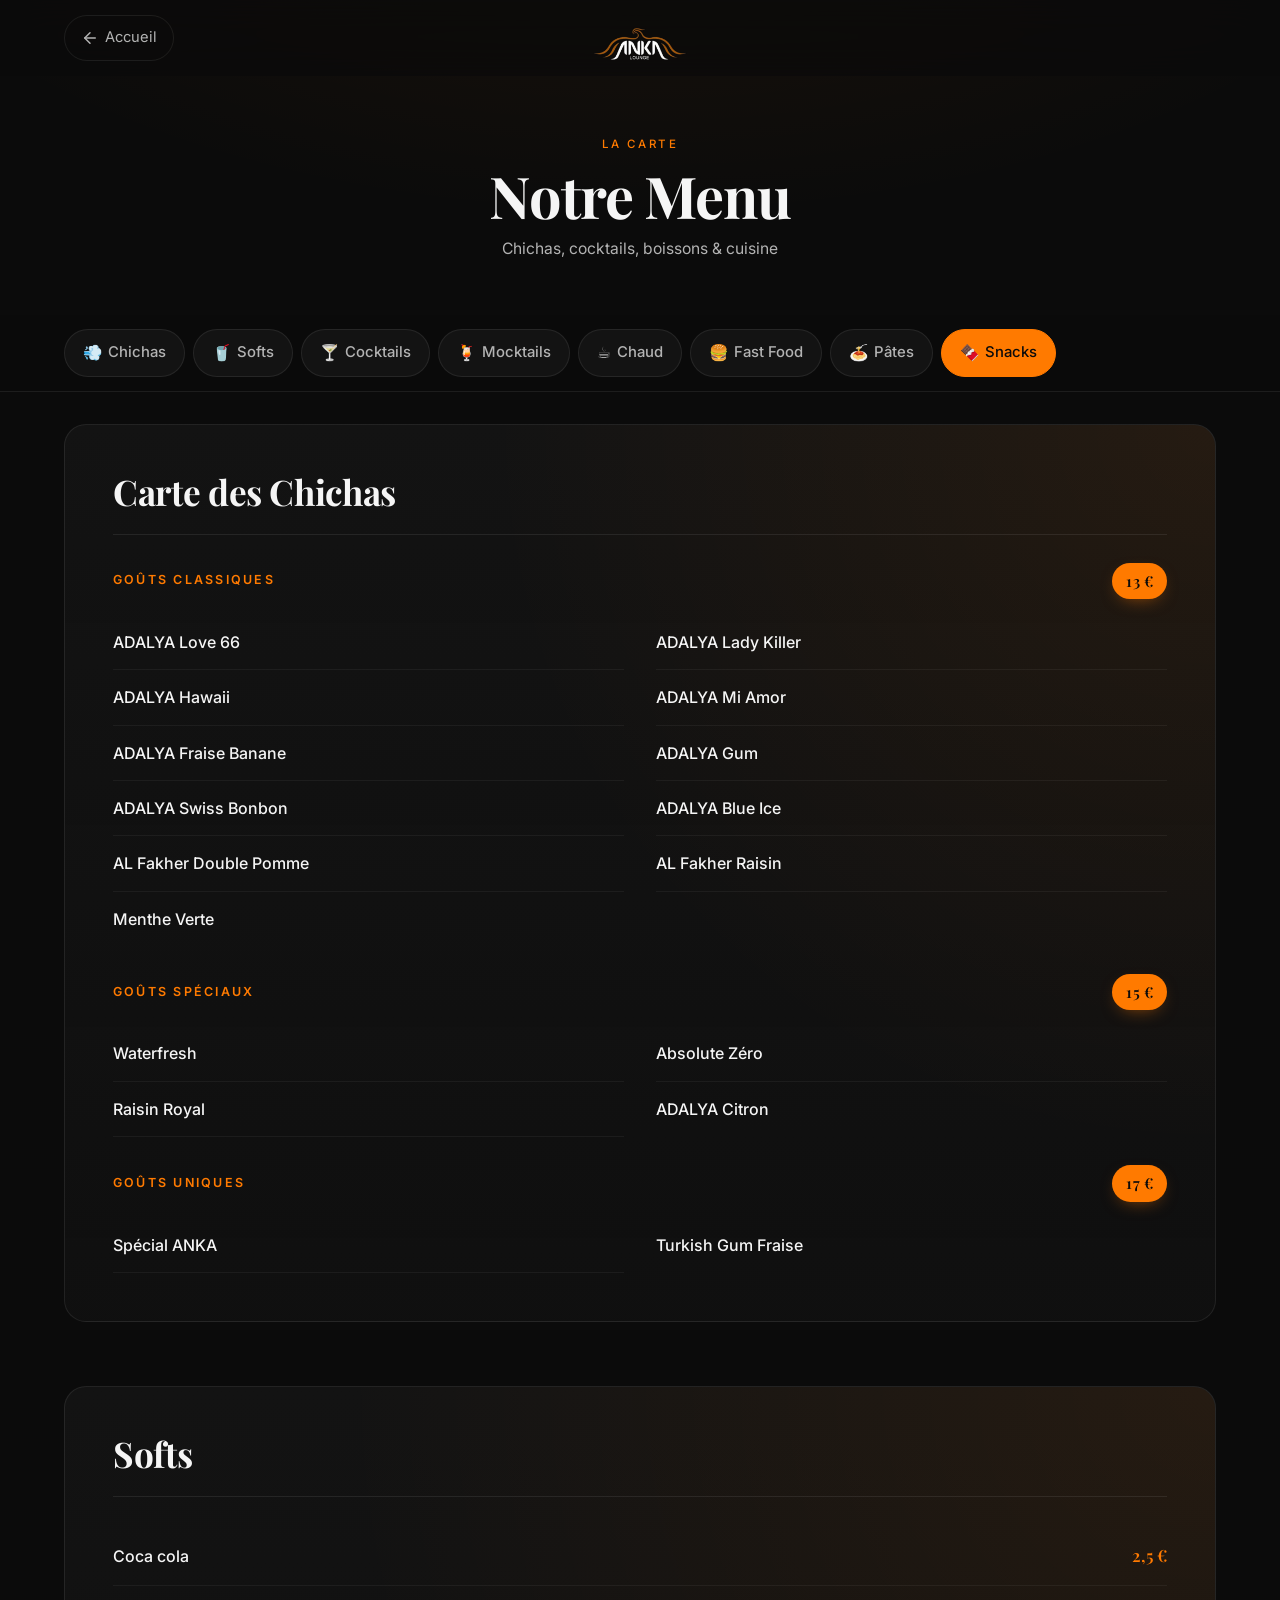
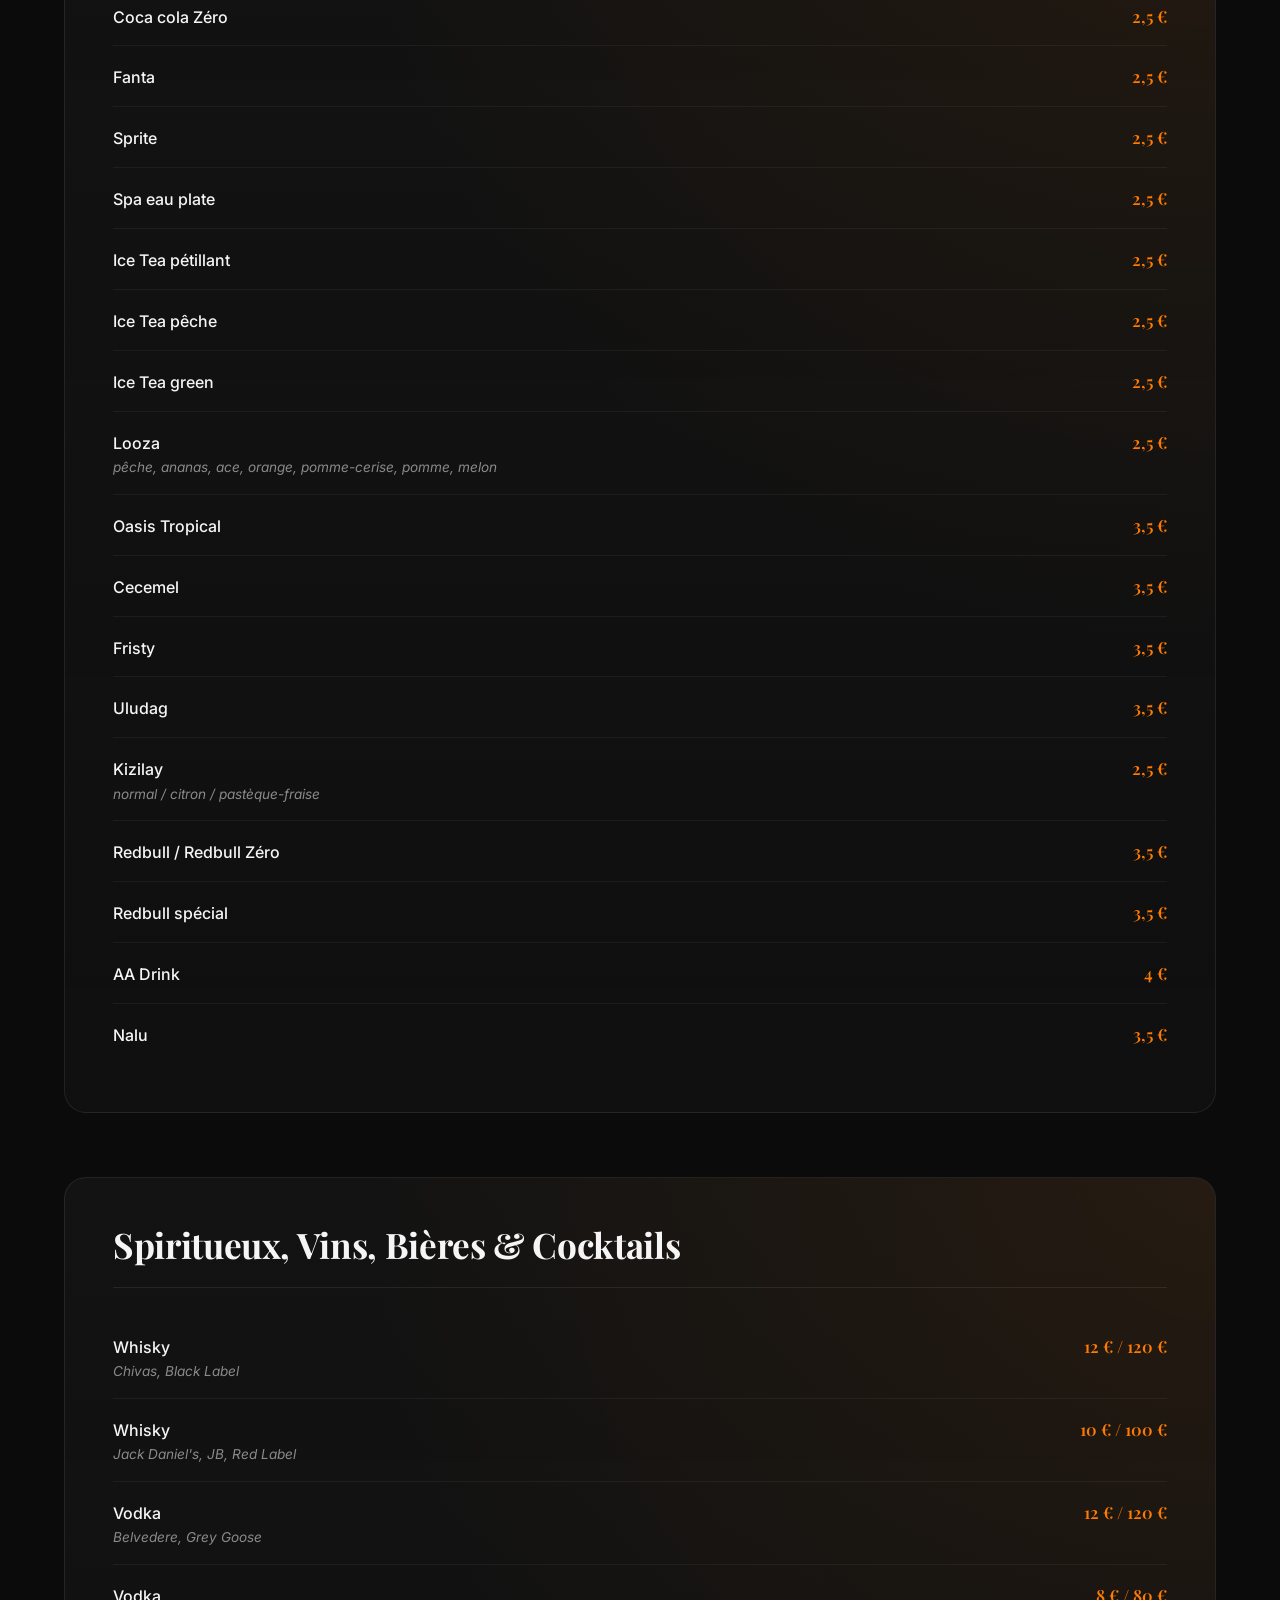
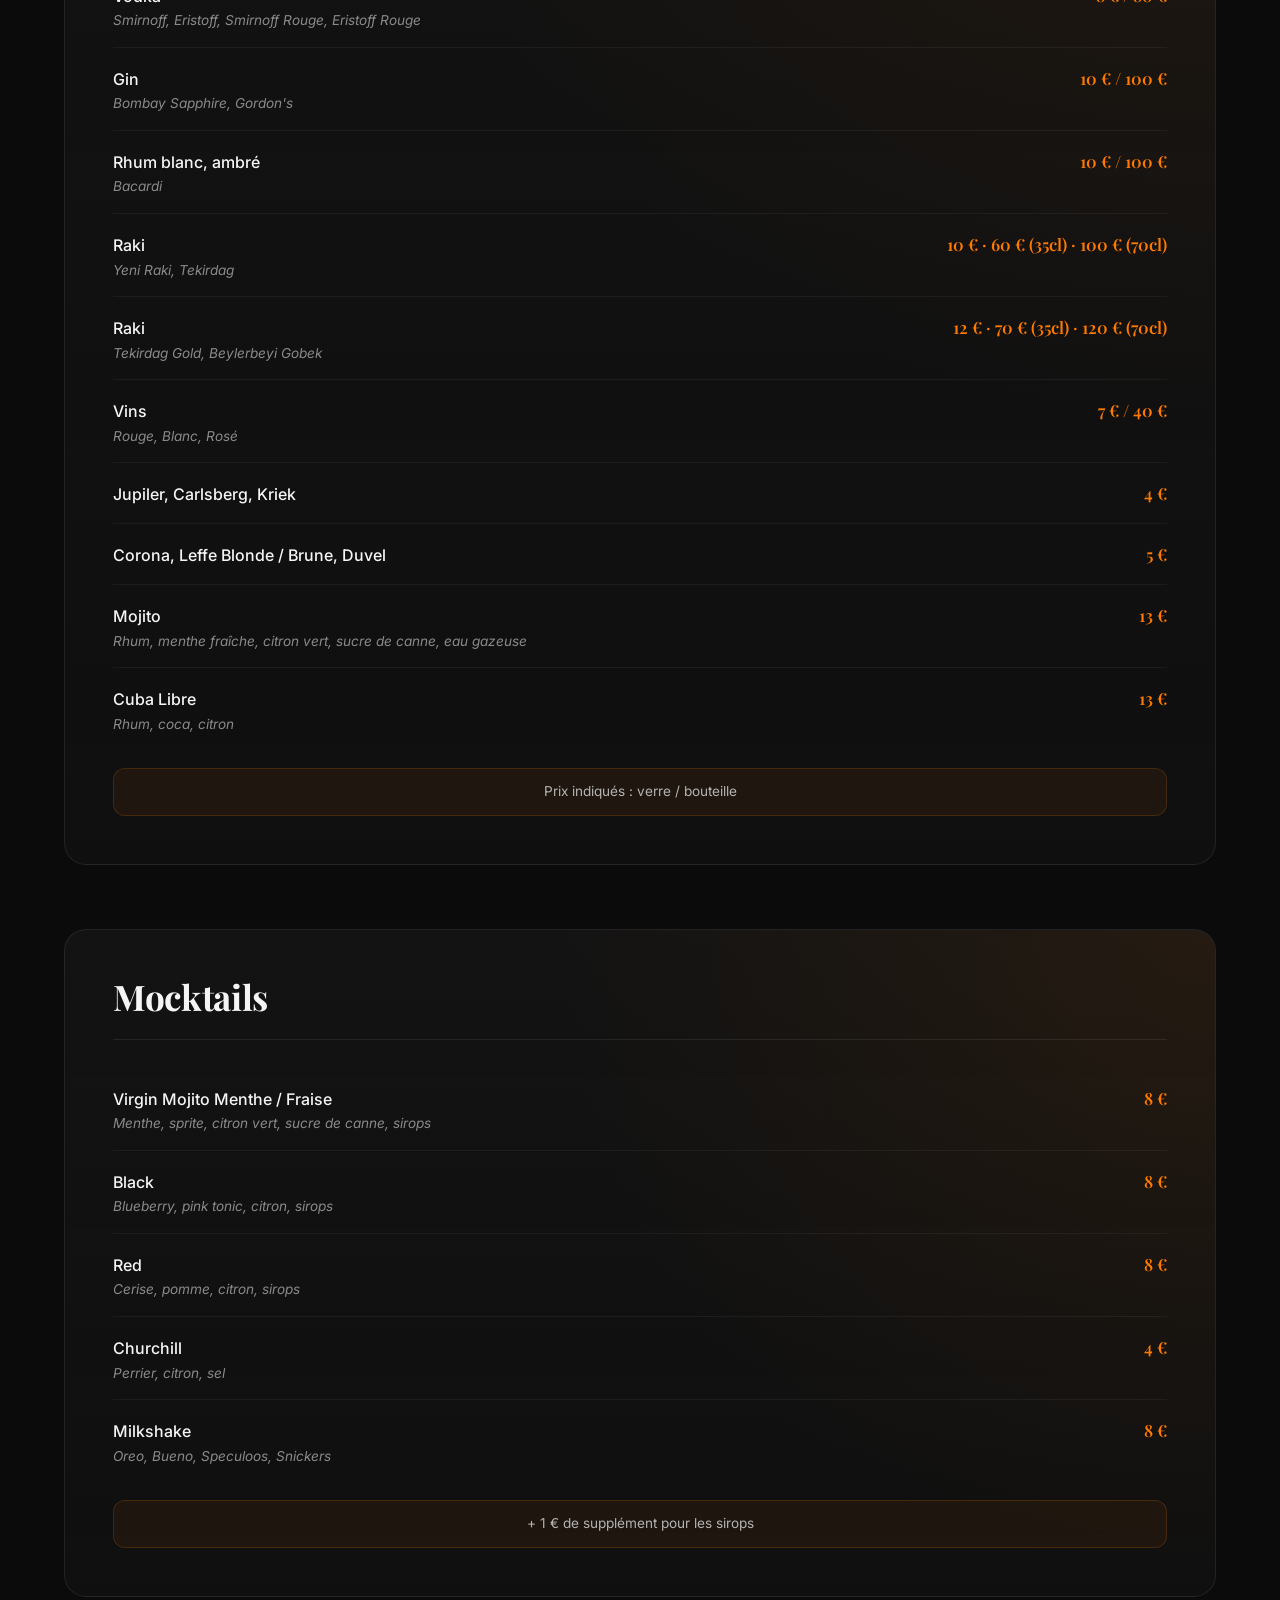
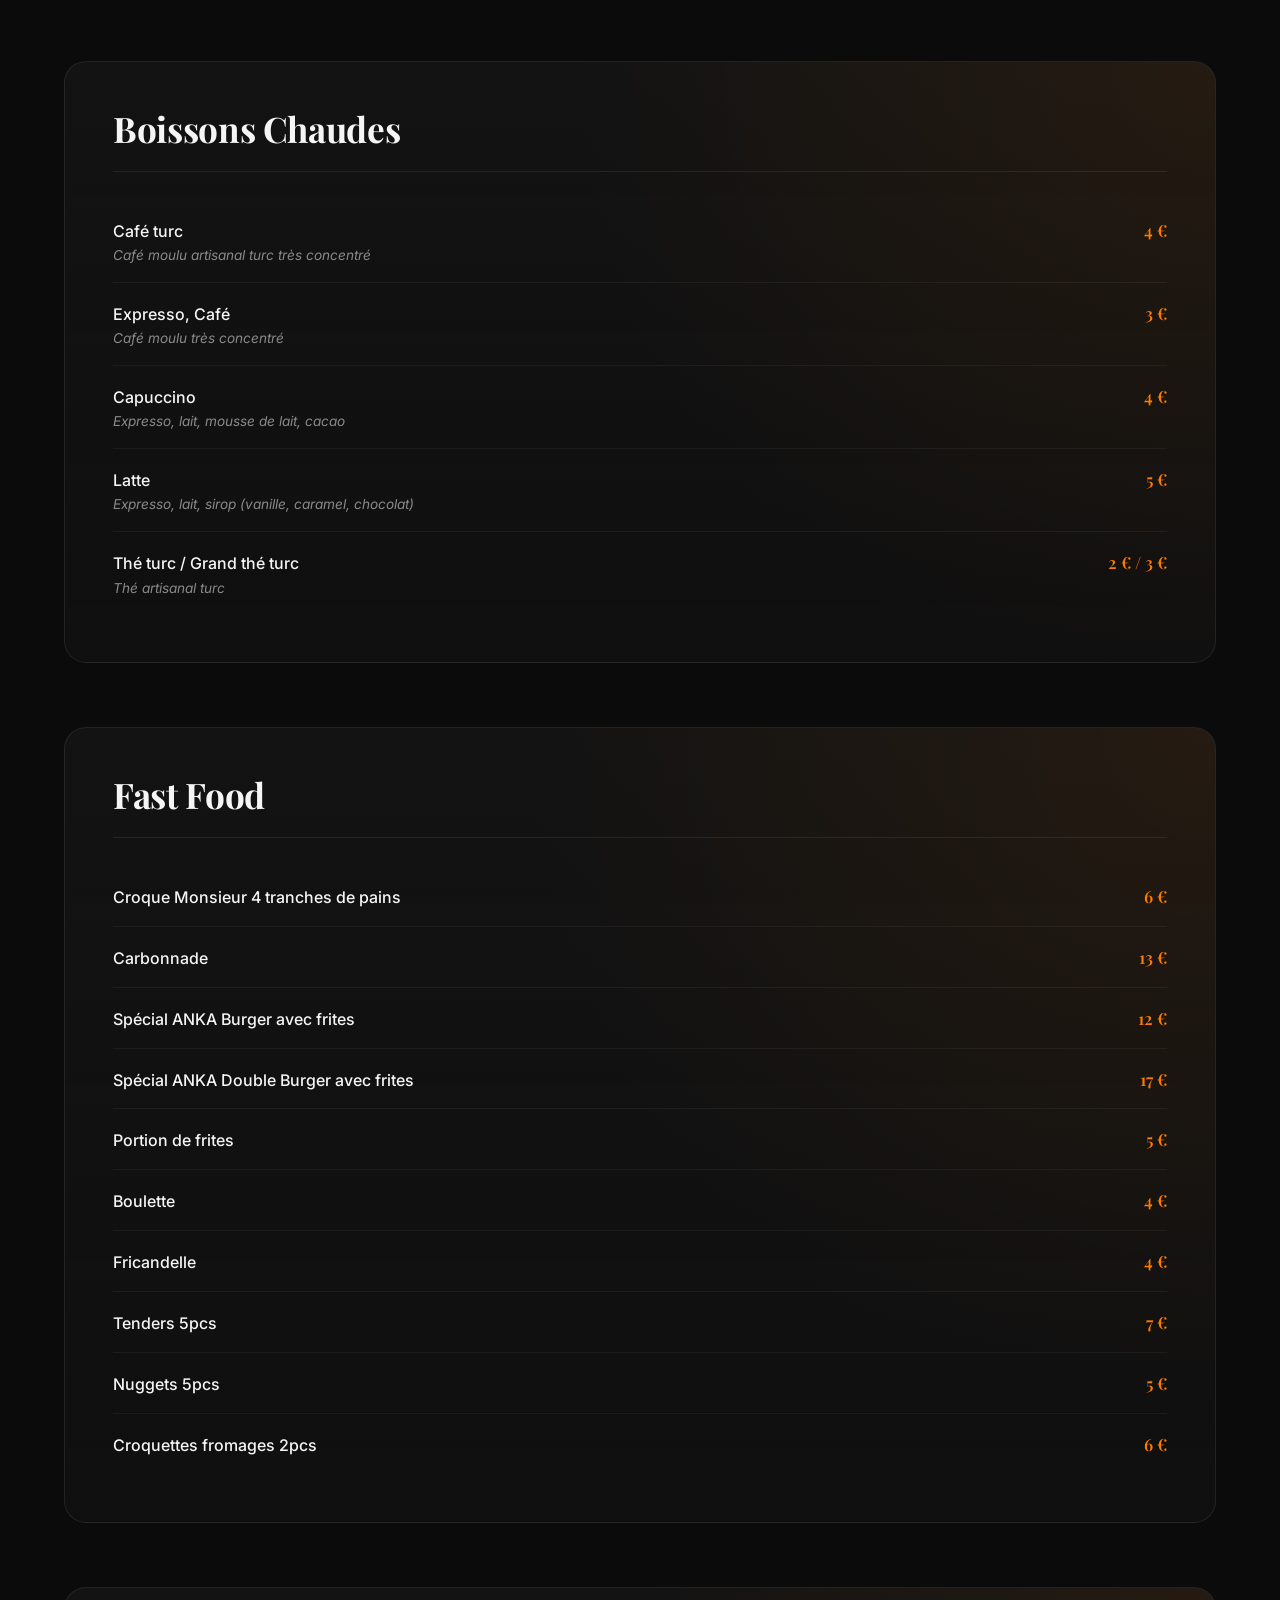
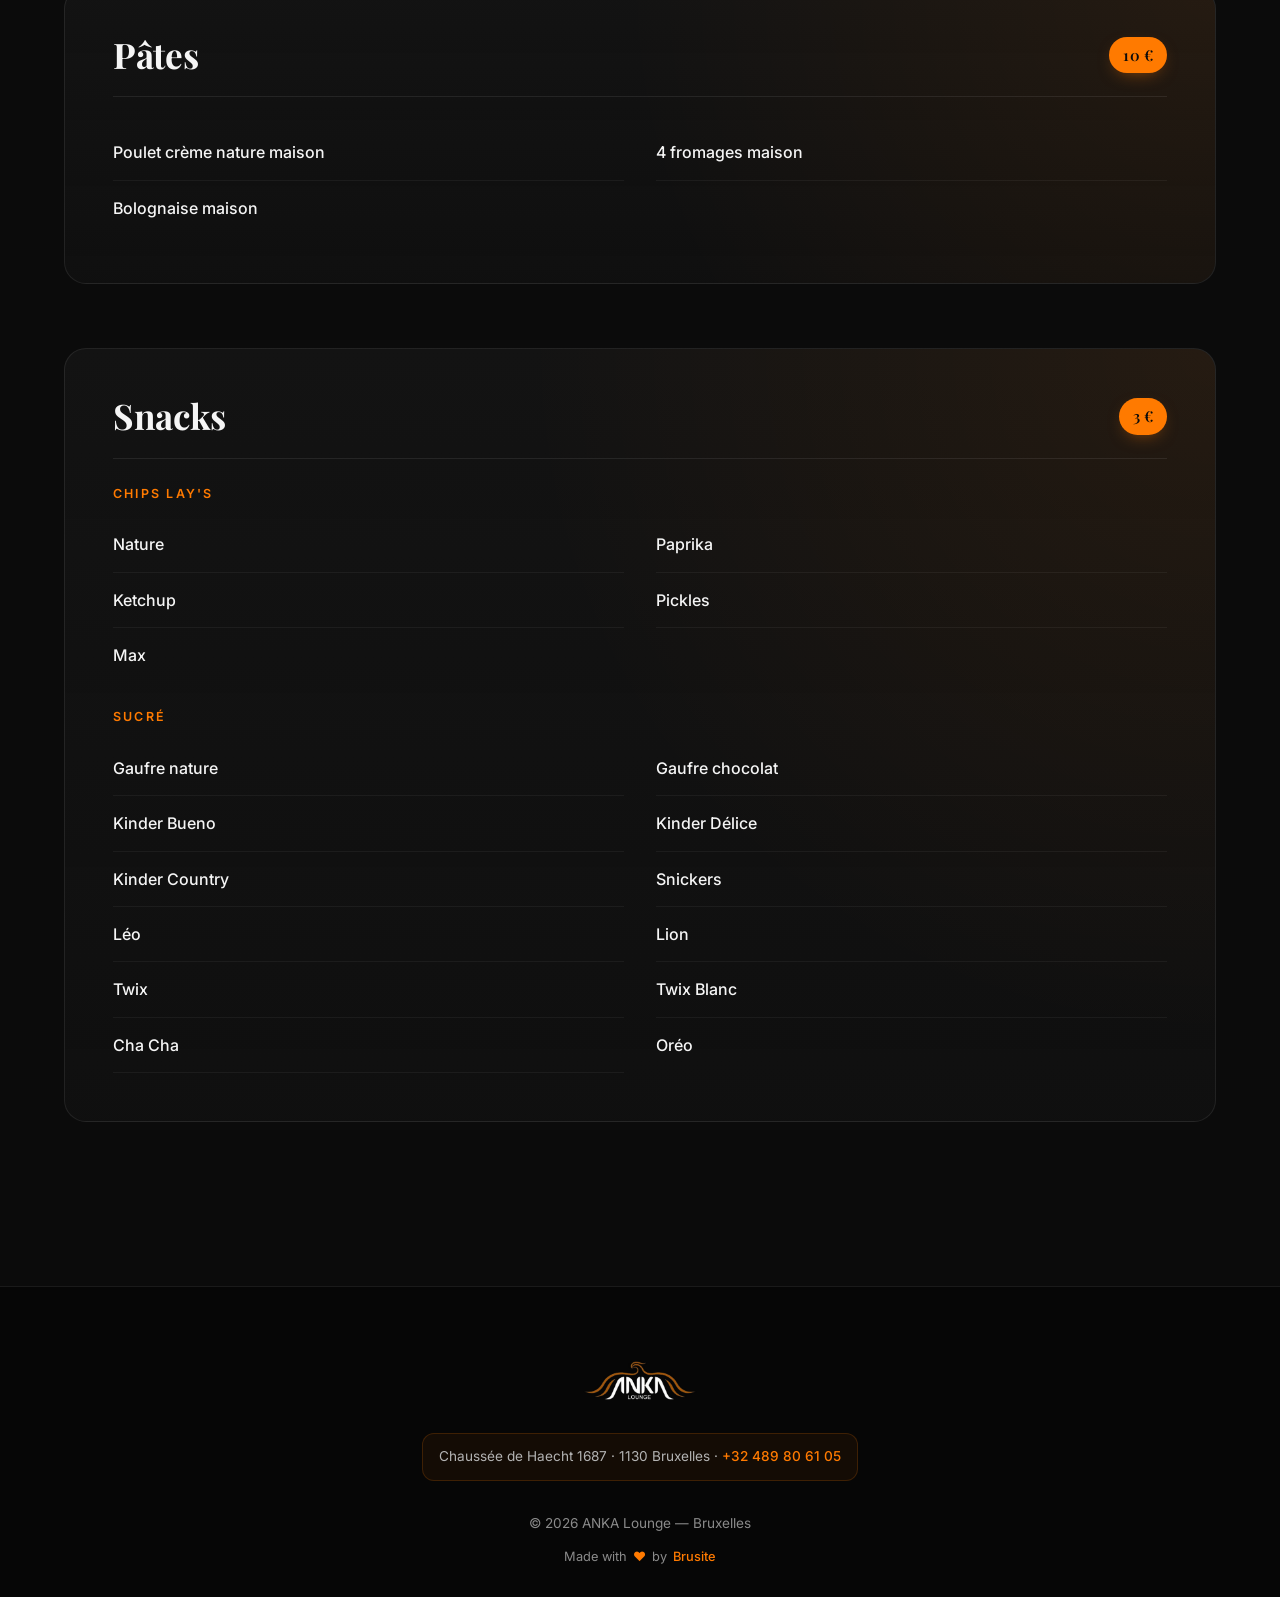
==== commit 9c66c6e4: "added "made with brusite"" ====
--- a/menu.html
+++ b/menu.html
@@ -364,6 +364,10 @@
       </div>
       <p class="menu-note" style="margin-top:0;">Chaussée de Haecht 1687 · 1130 Bruxelles · <a href="tel:+32489806105">+32 489 80 61 05</a></p>
       <p class="footer-copy">© <span id="year"></span> ANKA Lounge — Bruxelles</p>
+      <p class="footer-credit">
+        Made with <span class="footer-heart" aria-hidden="true">♥</span> by
+        <a href="https://www.brusite.eu" target="_blank" rel="noopener">Brusite</a>
+      </p>
     </div>
   </footer>
 
--- a/style.css
+++ b/style.css
@@ -49,6 +49,7 @@
   color: var(--text);
   line-height: 1.6;
   overflow-x: hidden;
+  overflow-x: clip;
   -webkit-font-smoothing: antialiased;
   -moz-osx-font-smoothing: grayscale;
 }
@@ -184,10 +185,17 @@
   top: 0;
   left: 0;
   right: 0;
-  z-index: 100;
+  z-index: 110;
   transition: background var(--t-med), backdrop-filter var(--t-med),
     border-color var(--t-med), padding var(--t-med);
   border-bottom: 1px solid transparent;
+}
+
+.navbar.menu-open {
+  background: rgba(11, 11, 11, 0.7);
+  backdrop-filter: saturate(180%) blur(16px);
+  -webkit-backdrop-filter: saturate(180%) blur(16px);
+  border-bottom-color: var(--line);
 }
 
 .navbar.scrolled {
@@ -439,6 +447,68 @@
   font-style: italic;
 }
 
+.hero-logo-frame {
+  display: block;
+  width: clamp(280px, 60vw, 560px);
+  aspect-ratio: 2.68 / 1;
+  margin: 0 auto;
+  overflow: hidden;
+}
+
+.hero-logo {
+  display: block;
+  width: 100%;
+  height: 100%;
+  object-fit: cover;
+  object-position: center;
+  animation:
+    hero-wings 5s ease-in-out infinite,
+    hero-glow 3.6s ease-in-out infinite,
+    hero-glitch 7s steps(1, end) infinite;
+  transform-origin: 50% 60%;
+  will-change: transform, filter;
+}
+
+@keyframes hero-wings {
+  0%, 100% { transform: scaleX(1) scaleY(1); }
+  50%      { transform: scaleX(1.025) scaleY(0.985); }
+}
+
+@keyframes hero-glow {
+  0% {
+    filter:
+      drop-shadow(-10px 0 12px rgba(255, 122, 0, 0.55))
+      drop-shadow(0 0 22px rgba(255, 122, 0, 0.35));
+  }
+  50% {
+    filter:
+      drop-shadow(10px 0 18px rgba(255, 140, 20, 0.85))
+      drop-shadow(0 0 34px rgba(255, 122, 0, 0.55));
+  }
+  100% {
+    filter:
+      drop-shadow(-10px 0 12px rgba(255, 122, 0, 0.55))
+      drop-shadow(0 0 22px rgba(255, 122, 0, 0.35));
+  }
+}
+
+@keyframes hero-glitch {
+  0%,    93%   { opacity: 1; }
+  93.3%        { opacity: 0; }
+  93.7%        { opacity: 1; }
+  94%          { opacity: 0.15; }
+  94.4%        { opacity: 1; }
+  95%          { opacity: 0; }
+  96%          { opacity: 1; }
+  96.4%        { opacity: 0.4; }
+  96.8%        { opacity: 1; }
+  100%         { opacity: 1; }
+}
+
+@media (prefers-reduced-motion: reduce) {
+  .hero-logo { animation: none; }
+}
+
 .hero-subtitle {
   font-size: clamp(1.05rem, 2vw, 1.3rem);
   color: var(--text-muted);
@@ -489,7 +559,7 @@
    ============================================ */
 .services-grid {
   display: grid;
-  grid-template-columns: repeat(auto-fit, minmax(240px, 1fr));
+  grid-template-columns: repeat(4, 1fr);
   gap: 22px;
 }
 
@@ -777,6 +847,44 @@
   font-size: 0.85rem;
   color: var(--text-dim);
   margin-top: 8px;
+}
+
+.footer-credit {
+  font-size: 0.8rem;
+  color: var(--text-dim);
+  margin-top: -12px;
+  display: inline-flex;
+  align-items: center;
+  gap: 6px;
+}
+
+.footer-credit a {
+  color: var(--accent);
+  font-weight: 500;
+}
+
+.footer-credit a:hover {
+  text-decoration: underline;
+}
+
+.footer-heart {
+  color: var(--accent);
+  display: inline-block;
+  animation: footer-heart-pulse 1.2s ease-in-out infinite;
+  transform-origin: center;
+  will-change: transform;
+}
+
+@keyframes footer-heart-pulse {
+  0%, 100% { transform: scale(1); }
+  20%      { transform: scale(1.25); }
+  40%      { transform: scale(0.95); }
+  60%      { transform: scale(1.15); }
+  80%      { transform: scale(1); }
+}
+
+@media (prefers-reduced-motion: reduce) {
+  .footer-heart { animation: none; }
 }
 
 /* ============================================
@@ -853,6 +961,10 @@
   .nav-links { display: none; }
   .nav-toggle { display: flex; }
 
+  .services-grid {
+    grid-template-columns: repeat(2, 1fr);
+  }
+
   .location-grid {
     grid-template-columns: 1fr;
     gap: 40px;
@@ -873,11 +985,36 @@
   .hero { padding: 100px 18px 60px; }
   .hero-cta .btn { padding: 12px 22px; font-size: 0.9rem; }
 
+  .hero-logo-frame {
+    width: 100vw;
+    max-width: 560px;
+    aspect-ratio: 2 / 1;
+    margin-left: calc(50% - 50vw);
+    margin-right: calc(50% - 50vw);
+  }
+
+  .hero-logo {
+    width: 140%;
+    max-width: none;
+    height: 140%;
+    margin-left: -20%;
+    margin-top: -20%;
+  }
+
+  .hero-subtitle {
+    max-width: 360px;
+    padding-inline: 12px;
+  }
+
   .gallery-grid {
     grid-template-columns: 1fr;
     grid-auto-rows: 220px;
   }
   .gallery-wide { grid-column: span 1; }
+
+  .services-grid {
+    grid-template-columns: 1fr;
+  }
 
   .service-card { padding: 30px 22px; }
   .contact-card { padding: 32px 22px; }
--- a/menu.css
+++ b/menu.css
@@ -19,7 +19,6 @@
   background: rgba(11, 11, 11, 0.78);
   backdrop-filter: saturate(180%) blur(18px);
   -webkit-backdrop-filter: saturate(180%) blur(18px);
-  border-bottom: 1px solid var(--line);
 }
 
 .menu-topbar-inner {
@@ -96,9 +95,9 @@
 /* ============== STICKY CATEGORY NAV ============== */
 .menu-cats {
   position: sticky;
-  top: 74px;
+  top: 72px;
   z-index: 90;
-  background: rgba(11, 11, 11, 0.92);
+  background: rgba(11, 11, 11, 0.78);
   backdrop-filter: saturate(180%) blur(18px);
   -webkit-backdrop-filter: saturate(180%) blur(18px);
   border-bottom: 1px solid var(--line);
@@ -179,12 +178,39 @@
   overflow: hidden;
 }
 
+@property --glow-x {
+  syntax: '<percentage>';
+  inherits: false;
+  initial-value: 100%;
+}
+
+@property --glow-y {
+  syntax: '<percentage>';
+  inherits: false;
+  initial-value: 0%;
+}
+
 .menu-section::before {
   content: '';
   position: absolute;
   inset: 0;
-  background: radial-gradient(circle at top right, rgba(255, 122, 0, 0.08), transparent 50%);
+  background: radial-gradient(circle at var(--glow-x) var(--glow-y), rgba(255, 122, 0, 0.08), transparent 50%);
   pointer-events: none;
+  animation: menu-section-glow 28s ease-in-out infinite;
+}
+
+@keyframes menu-section-glow {
+  0%   { --glow-x: 100%; --glow-y: 0%; }
+  25%  { --glow-x: 100%; --glow-y: 100%; }
+  50%  { --glow-x: 0%;   --glow-y: 100%; }
+  75%  { --glow-x: 0%;   --glow-y: 0%; }
+  100% { --glow-x: 100%; --glow-y: 0%; }
+}
+
+@media (prefers-reduced-motion: reduce) {
+  .menu-section::before {
+    animation: none;
+  }
 }
 
 .menu-section > * {
@@ -344,7 +370,7 @@
 
   .menu-hero { padding: 130px 24px 30px; }
 
-  .menu-cats { top: 74px; }
+  .menu-cats { top: 72px; }
   .menu-cats-inner { gap: 8px; padding: 14px 24px; }
   .menu-cat { padding: 11px 18px; font-size: 0.93rem; }
 
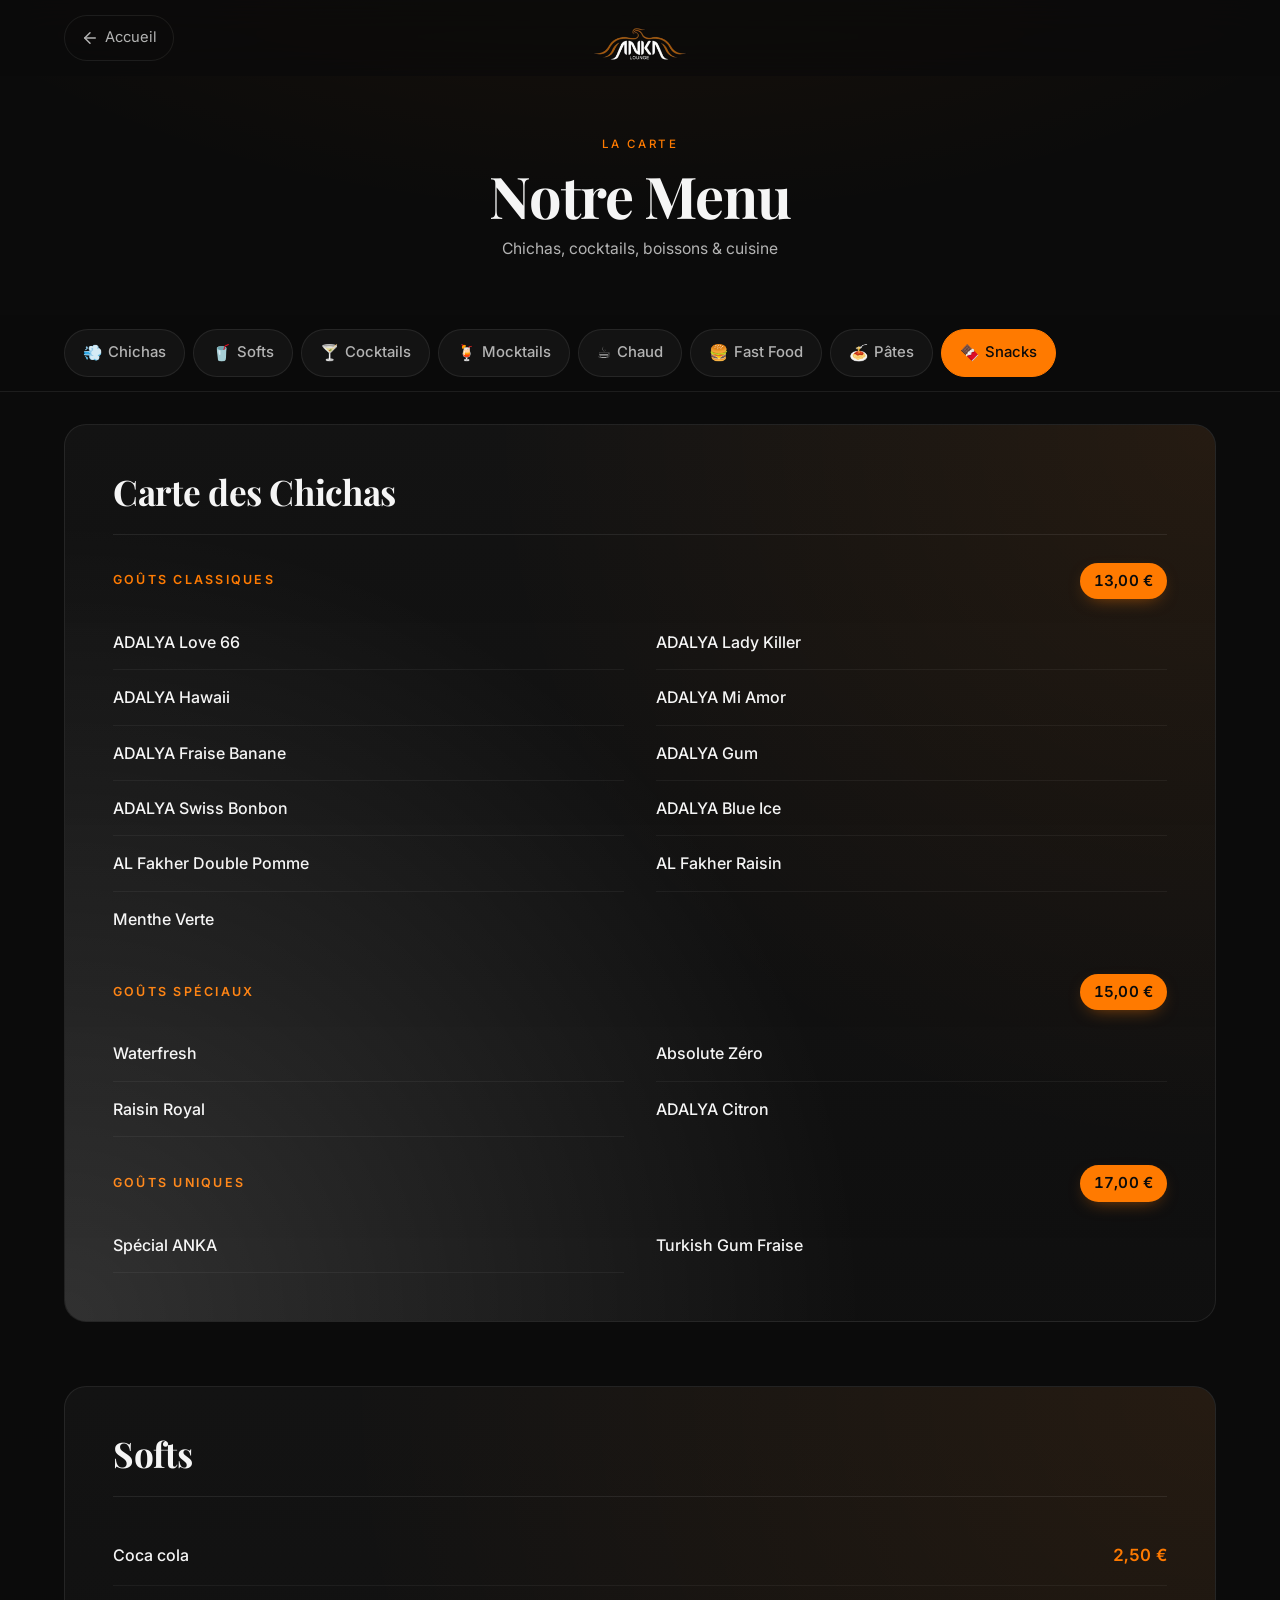
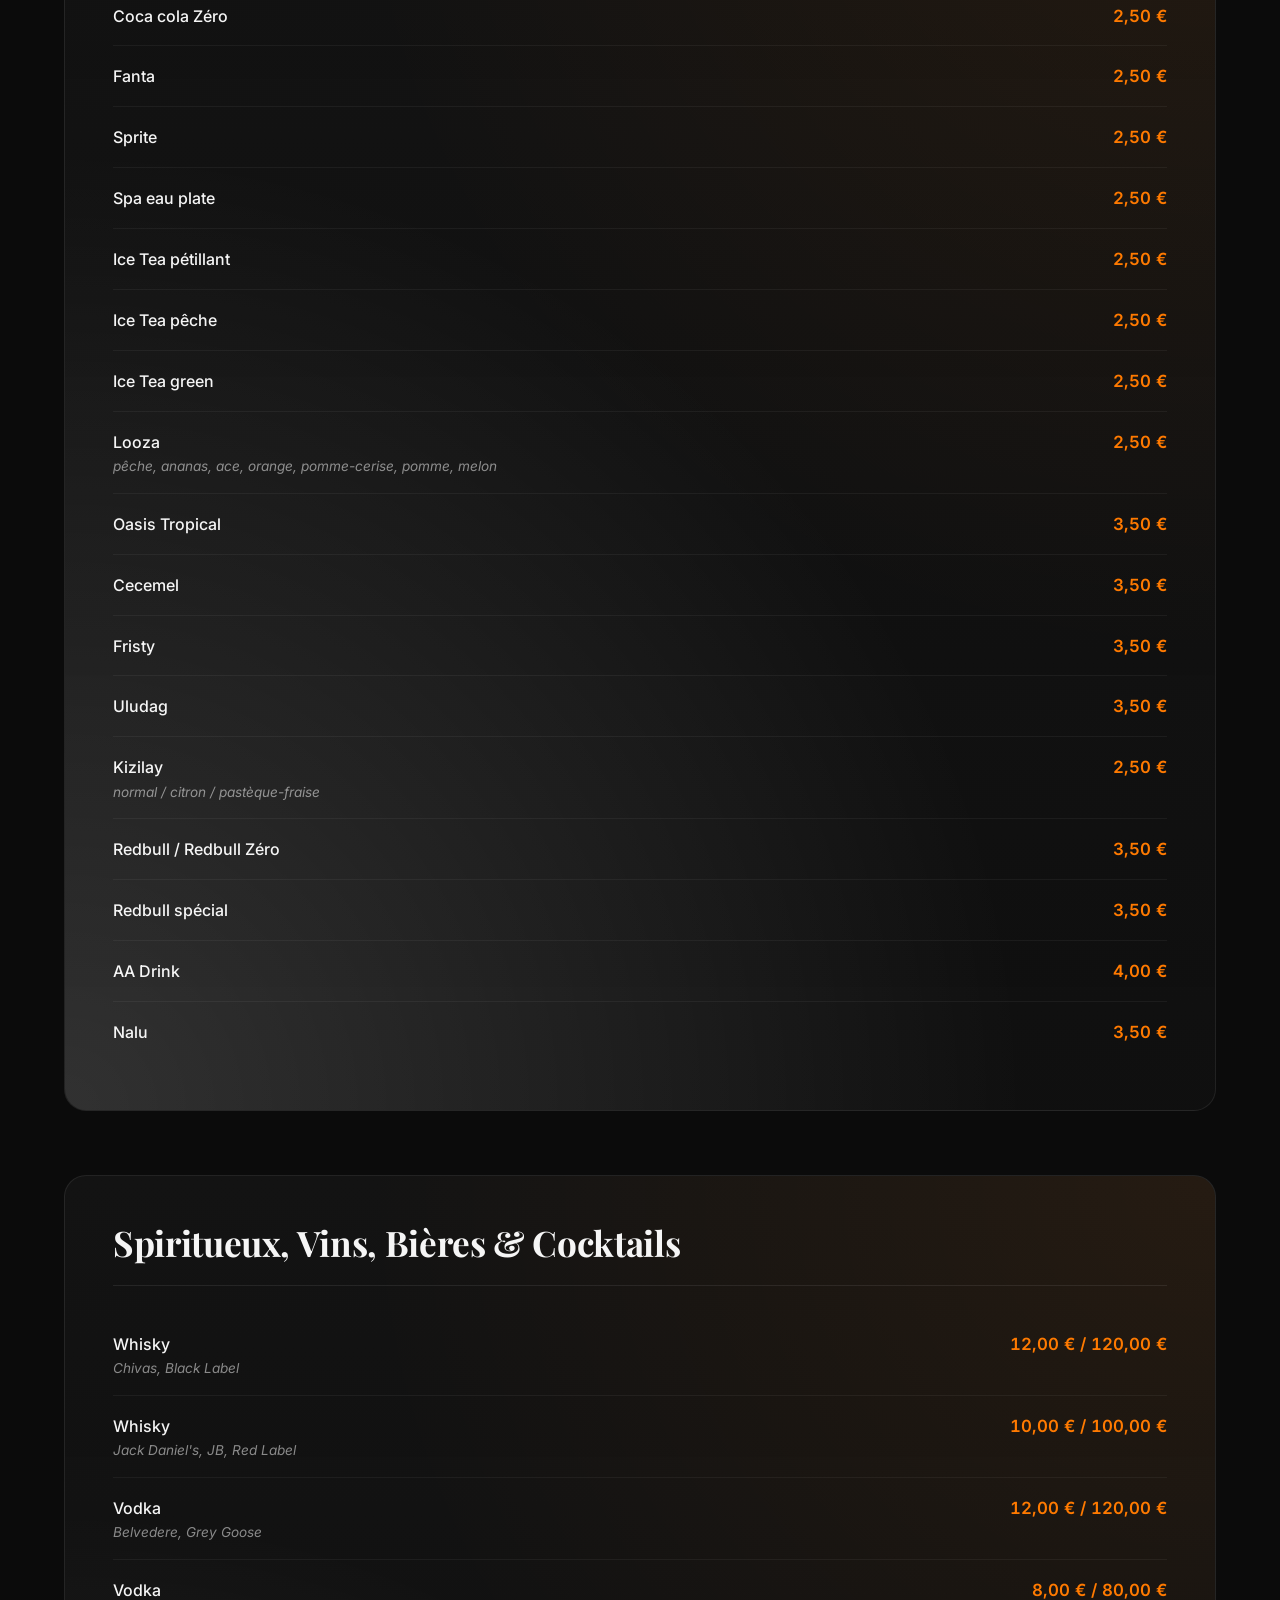
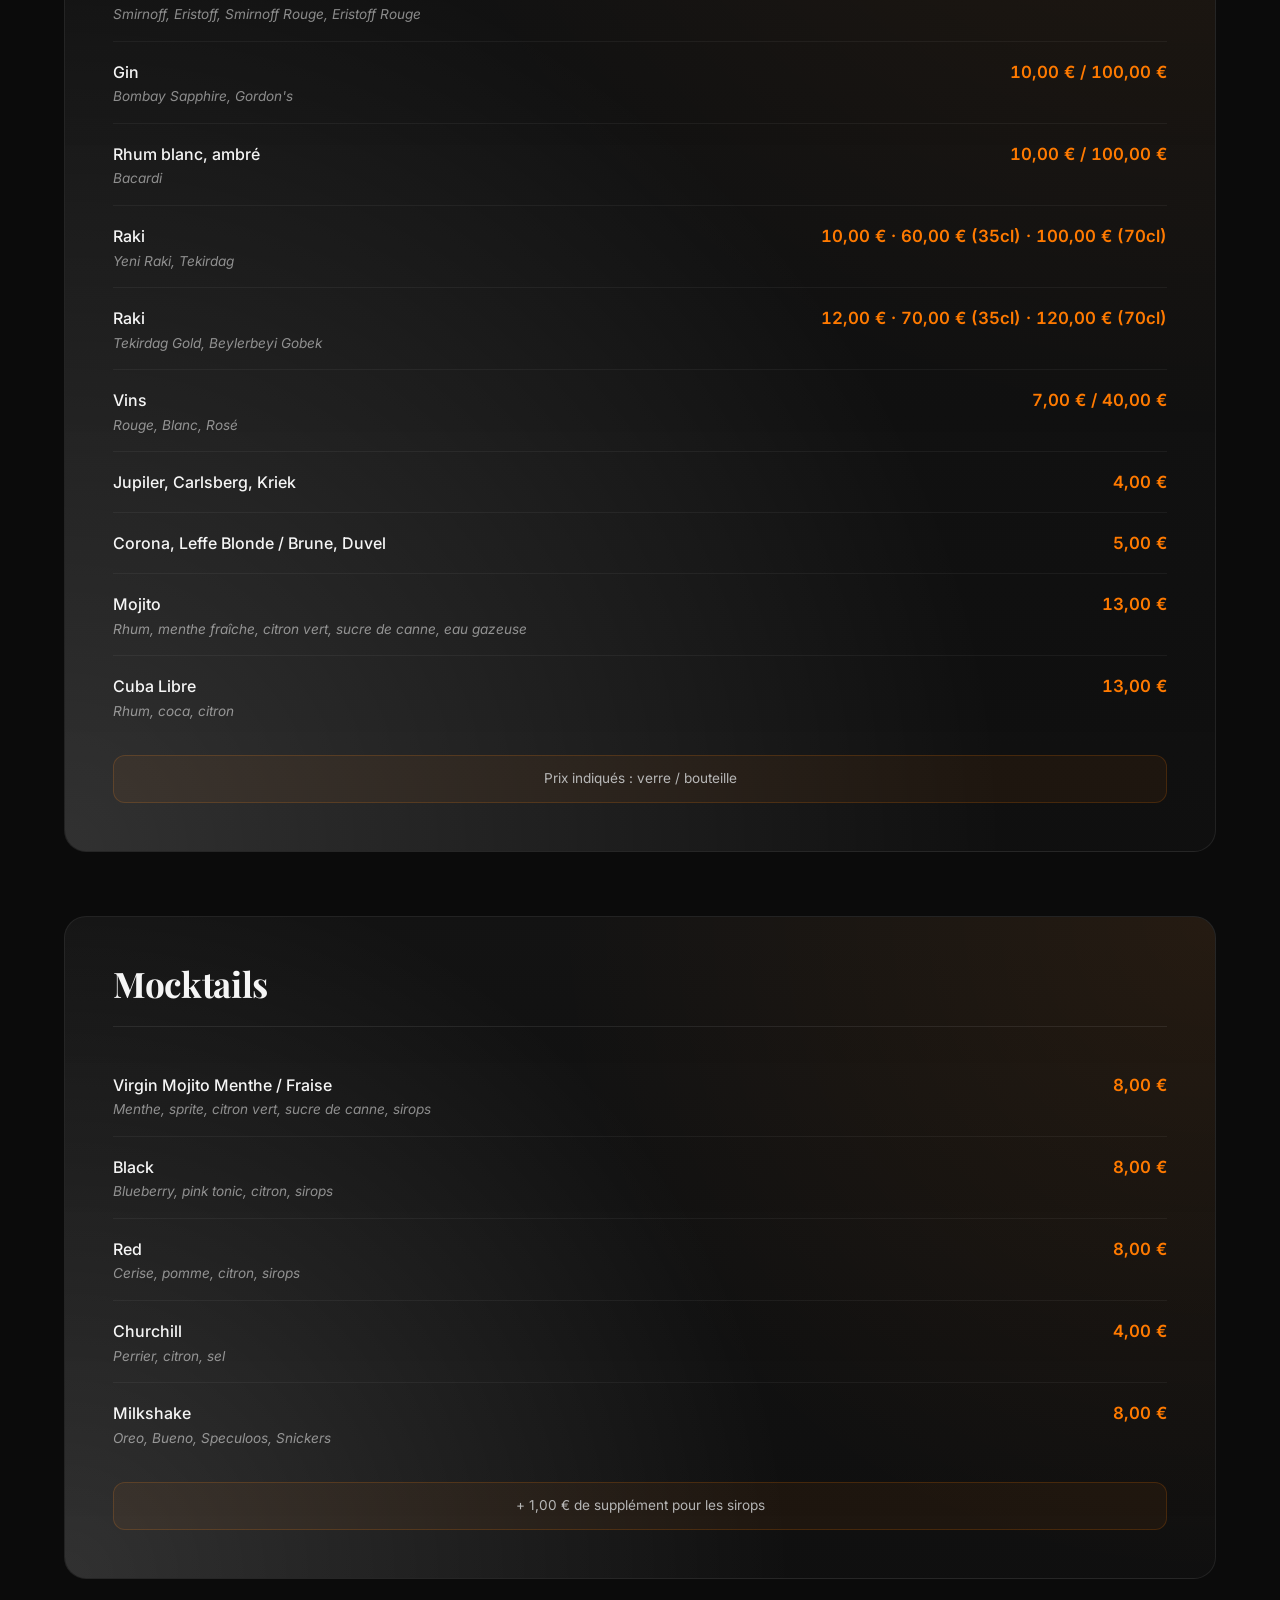
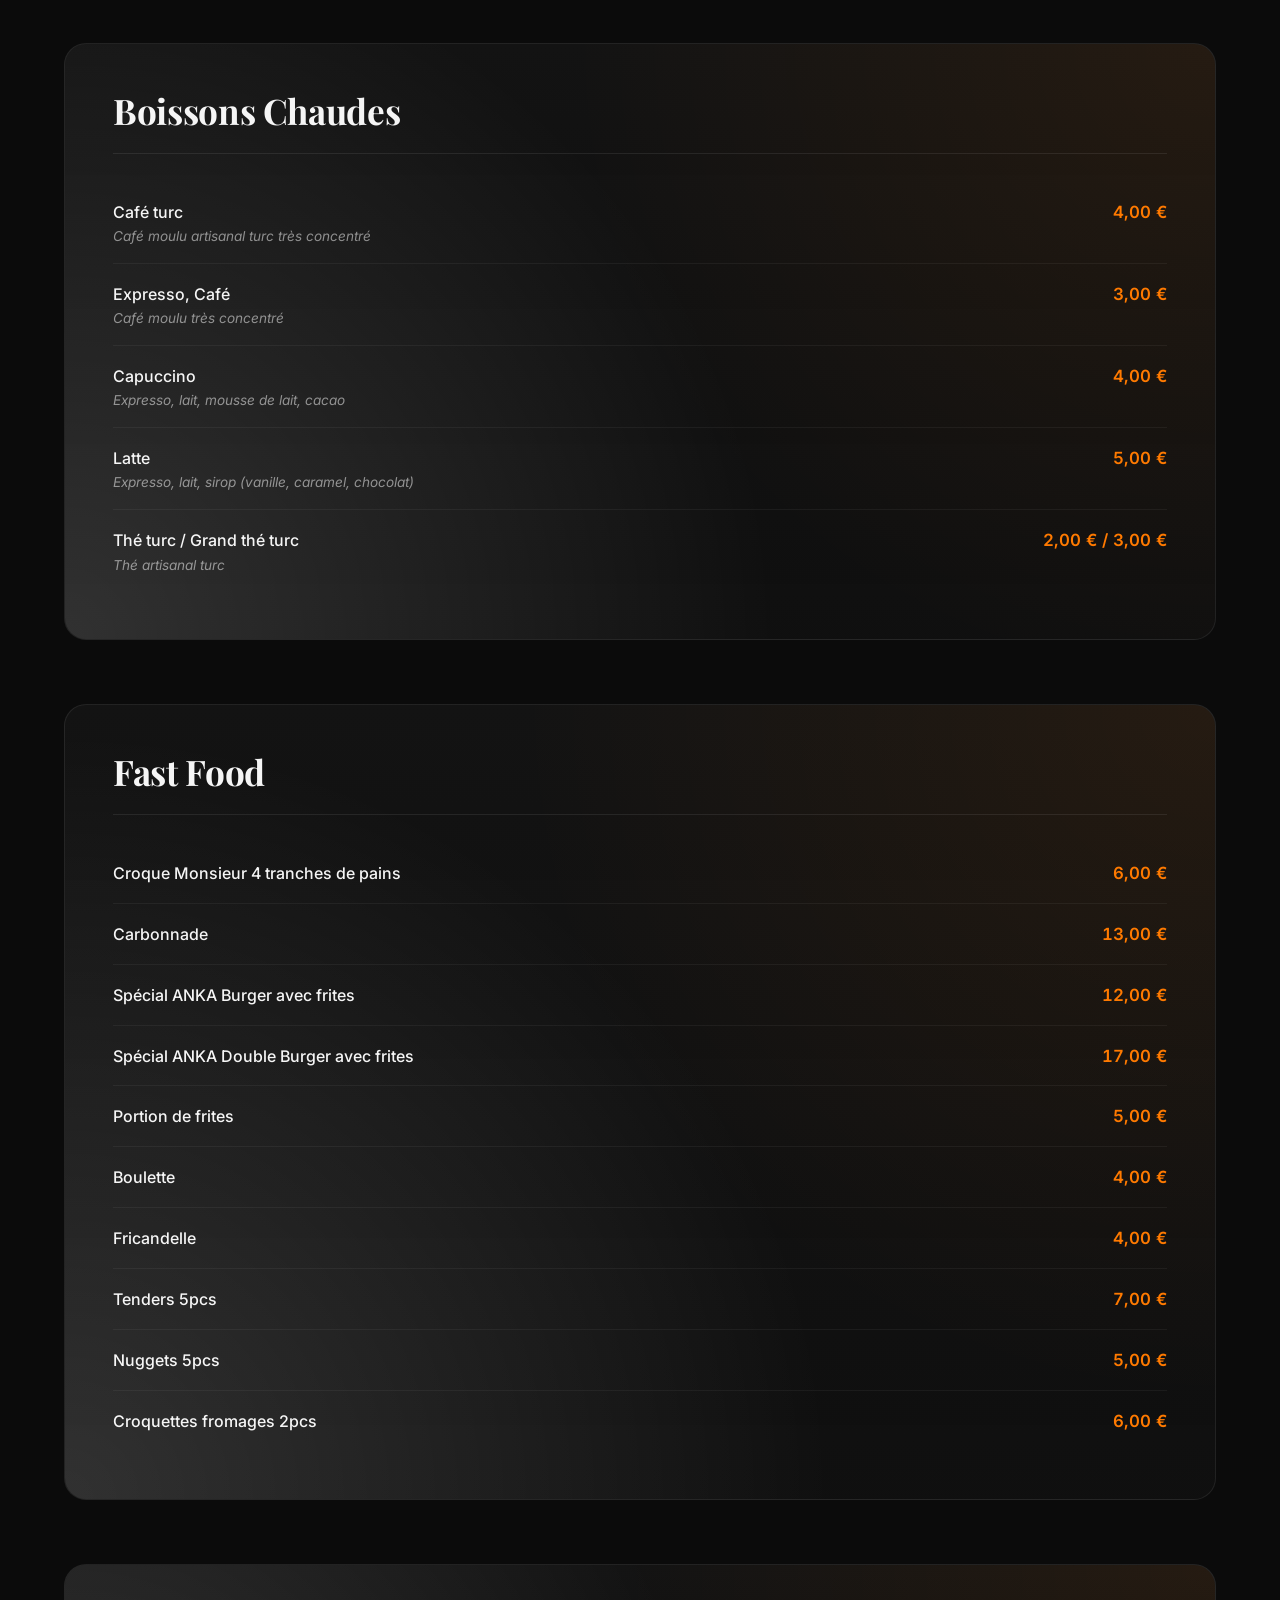
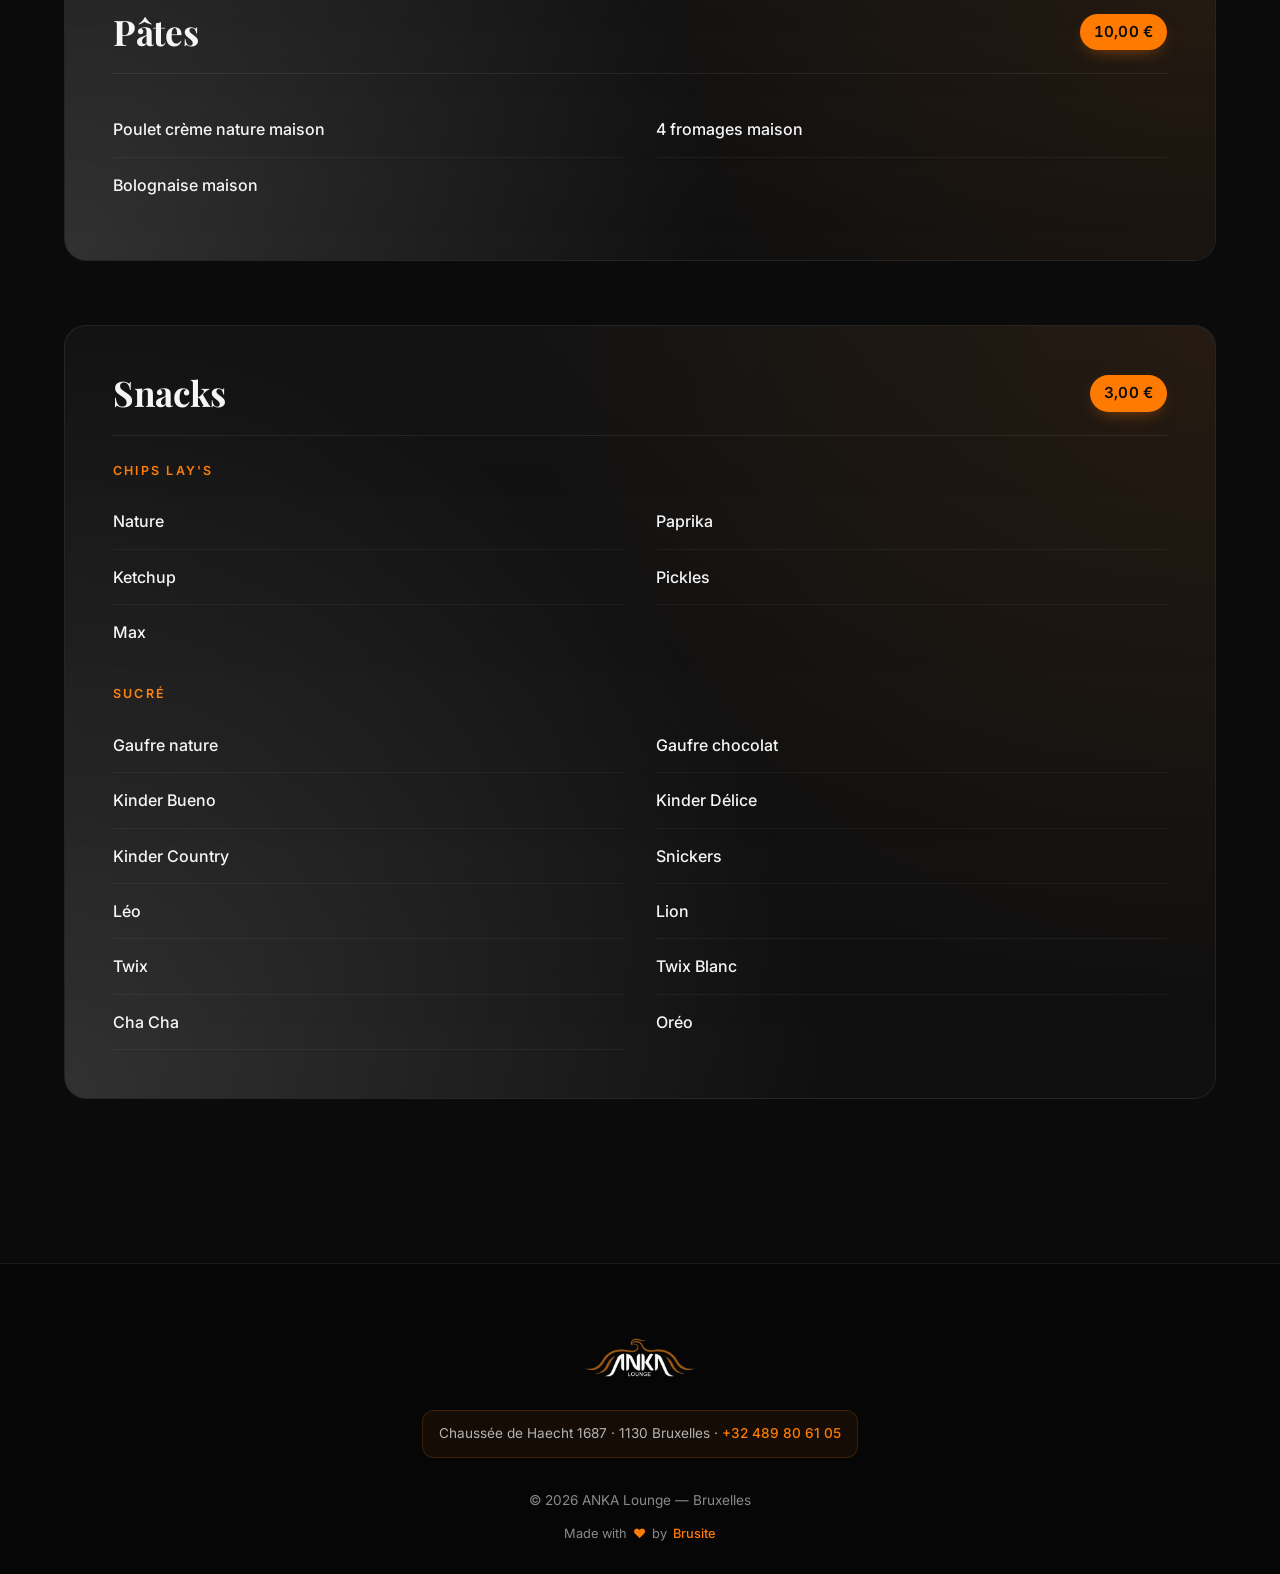
==== commit 87df4ee1: "Add white counter-glow to menu sections and format prices to 2 decimals - menu.css: add a subtle whi" ====
--- a/menu.html
+++ b/menu.html
@@ -72,7 +72,7 @@
       <div class="menu-block">
         <div class="menu-block-head">
           <h3>Goûts Classiques</h3>
-          <span class="menu-price-pill">13 €</span>
+          <span class="menu-price-pill">13,00 €</span>
         </div>
         <ul class="menu-list menu-list-2col">
           <li><span class="m-name">ADALYA Love 66</span></li>
@@ -92,7 +92,7 @@
       <div class="menu-block">
         <div class="menu-block-head">
           <h3>Goûts Spéciaux</h3>
-          <span class="menu-price-pill">15 €</span>
+          <span class="menu-price-pill">15,00 €</span>
         </div>
         <ul class="menu-list menu-list-2col">
           <li><span class="m-name">Waterfresh</span></li>
@@ -105,7 +105,7 @@
       <div class="menu-block">
         <div class="menu-block-head">
           <h3>Goûts Uniques</h3>
-          <span class="menu-price-pill">17 €</span>
+          <span class="menu-price-pill">17,00 €</span>
         </div>
         <ul class="menu-list menu-list-2col">
           <li><span class="m-name">Spécial ANKA</span></li>
@@ -121,29 +121,29 @@
       </header>
 
       <ul class="menu-list">
-        <li><span class="m-name">Coca cola</span><span class="m-dots"></span><span class="m-price">2,5 €</span></li>
-        <li><span class="m-name">Coca cola Zéro</span><span class="m-dots"></span><span class="m-price">2,5 €</span></li>
-        <li><span class="m-name">Fanta</span><span class="m-dots"></span><span class="m-price">2,5 €</span></li>
-        <li><span class="m-name">Sprite</span><span class="m-dots"></span><span class="m-price">2,5 €</span></li>
-        <li><span class="m-name">Spa eau plate</span><span class="m-dots"></span><span class="m-price">2,5 €</span></li>
-        <li><span class="m-name">Ice Tea pétillant</span><span class="m-dots"></span><span class="m-price">2,5 €</span></li>
-        <li><span class="m-name">Ice Tea pêche</span><span class="m-dots"></span><span class="m-price">2,5 €</span></li>
-        <li><span class="m-name">Ice Tea green</span><span class="m-dots"></span><span class="m-price">2,5 €</span></li>
+        <li><span class="m-name">Coca cola</span><span class="m-dots"></span><span class="m-price">2,50 €</span></li>
+        <li><span class="m-name">Coca cola Zéro</span><span class="m-dots"></span><span class="m-price">2,50 €</span></li>
+        <li><span class="m-name">Fanta</span><span class="m-dots"></span><span class="m-price">2,50 €</span></li>
+        <li><span class="m-name">Sprite</span><span class="m-dots"></span><span class="m-price">2,50 €</span></li>
+        <li><span class="m-name">Spa eau plate</span><span class="m-dots"></span><span class="m-price">2,50 €</span></li>
+        <li><span class="m-name">Ice Tea pétillant</span><span class="m-dots"></span><span class="m-price">2,50 €</span></li>
+        <li><span class="m-name">Ice Tea pêche</span><span class="m-dots"></span><span class="m-price">2,50 €</span></li>
+        <li><span class="m-name">Ice Tea green</span><span class="m-dots"></span><span class="m-price">2,50 €</span></li>
         <li>
           <span class="m-name">Looza
             <span class="m-desc">pêche, ananas, ace, orange, pomme-cerise, pomme, melon</span>
           </span>
-          <span class="m-dots"></span><span class="m-price">2,5 €</span>
-        </li>
-        <li><span class="m-name">Oasis Tropical</span><span class="m-dots"></span><span class="m-price">3,5 €</span></li>
-        <li><span class="m-name">Cecemel</span><span class="m-dots"></span><span class="m-price">3,5 €</span></li>
-        <li><span class="m-name">Fristy</span><span class="m-dots"></span><span class="m-price">3,5 €</span></li>
-        <li><span class="m-name">Uludag</span><span class="m-dots"></span><span class="m-price">3,5 €</span></li>
-        <li><span class="m-name">Kizilay <span class="m-desc">normal / citron / pastèque-fraise</span></span><span class="m-dots"></span><span class="m-price">2,5 €</span></li>
-        <li><span class="m-name">Redbull / Redbull Zéro</span><span class="m-dots"></span><span class="m-price">3,5 €</span></li>
-        <li><span class="m-name">Redbull spécial</span><span class="m-dots"></span><span class="m-price">3,5 €</span></li>
-        <li><span class="m-name">AA Drink</span><span class="m-dots"></span><span class="m-price">4 €</span></li>
-        <li><span class="m-name">Nalu</span><span class="m-dots"></span><span class="m-price">3,5 €</span></li>
+          <span class="m-dots"></span><span class="m-price">2,50 €</span>
+        </li>
+        <li><span class="m-name">Oasis Tropical</span><span class="m-dots"></span><span class="m-price">3,50 €</span></li>
+        <li><span class="m-name">Cecemel</span><span class="m-dots"></span><span class="m-price">3,50 €</span></li>
+        <li><span class="m-name">Fristy</span><span class="m-dots"></span><span class="m-price">3,50 €</span></li>
+        <li><span class="m-name">Uludag</span><span class="m-dots"></span><span class="m-price">3,50 €</span></li>
+        <li><span class="m-name">Kizilay <span class="m-desc">normal / citron / pastèque-fraise</span></span><span class="m-dots"></span><span class="m-price">2,50 €</span></li>
+        <li><span class="m-name">Redbull / Redbull Zéro</span><span class="m-dots"></span><span class="m-price">3,50 €</span></li>
+        <li><span class="m-name">Redbull spécial</span><span class="m-dots"></span><span class="m-price">3,50 €</span></li>
+        <li><span class="m-name">AA Drink</span><span class="m-dots"></span><span class="m-price">4,00 €</span></li>
+        <li><span class="m-name">Nalu</span><span class="m-dots"></span><span class="m-price">3,50 €</span></li>
       </ul>
     </section>
 
@@ -156,49 +156,49 @@
       <ul class="menu-list">
         <li>
           <span class="m-name">Whisky <span class="m-desc">Chivas, Black Label</span></span>
-          <span class="m-dots"></span><span class="m-price">12 € / 120 €</span>
+          <span class="m-dots"></span><span class="m-price">12,00 € / 120,00 €</span>
         </li>
         <li>
           <span class="m-name">Whisky <span class="m-desc">Jack Daniel's, JB, Red Label</span></span>
-          <span class="m-dots"></span><span class="m-price">10 € / 100 €</span>
+          <span class="m-dots"></span><span class="m-price">10,00 € / 100,00 €</span>
         </li>
         <li>
           <span class="m-name">Vodka <span class="m-desc">Belvedere, Grey Goose</span></span>
-          <span class="m-dots"></span><span class="m-price">12 € / 120 €</span>
+          <span class="m-dots"></span><span class="m-price">12,00 € / 120,00 €</span>
         </li>
         <li>
           <span class="m-name">Vodka <span class="m-desc">Smirnoff, Eristoff, Smirnoff Rouge, Eristoff Rouge</span></span>
-          <span class="m-dots"></span><span class="m-price">8 € / 80 €</span>
+          <span class="m-dots"></span><span class="m-price">8,00 € / 80,00 €</span>
         </li>
         <li>
           <span class="m-name">Gin <span class="m-desc">Bombay Sapphire, Gordon's</span></span>
-          <span class="m-dots"></span><span class="m-price">10 € / 100 €</span>
+          <span class="m-dots"></span><span class="m-price">10,00 € / 100,00 €</span>
         </li>
         <li>
           <span class="m-name">Rhum blanc, ambré <span class="m-desc">Bacardi</span></span>
-          <span class="m-dots"></span><span class="m-price">10 € / 100 €</span>
+          <span class="m-dots"></span><span class="m-price">10,00 € / 100,00 €</span>
         </li>
         <li>
           <span class="m-name">Raki <span class="m-desc">Yeni Raki, Tekirdag</span></span>
-          <span class="m-dots"></span><span class="m-price">10 € · 60 € (35cl) · 100 € (70cl)</span>
+          <span class="m-dots"></span><span class="m-price">10,00 € · 60,00 € (35cl) · 100,00 € (70cl)</span>
         </li>
         <li>
           <span class="m-name">Raki <span class="m-desc">Tekirdag Gold, Beylerbeyi Gobek</span></span>
-          <span class="m-dots"></span><span class="m-price">12 € · 70 € (35cl) · 120 € (70cl)</span>
+          <span class="m-dots"></span><span class="m-price">12,00 € · 70,00 € (35cl) · 120,00 € (70cl)</span>
         </li>
         <li>
           <span class="m-name">Vins <span class="m-desc">Rouge, Blanc, Rosé</span></span>
-          <span class="m-dots"></span><span class="m-price">7 € / 40 €</span>
-        </li>
-        <li><span class="m-name">Jupiler, Carlsberg, Kriek</span><span class="m-dots"></span><span class="m-price">4 €</span></li>
-        <li><span class="m-name">Corona, Leffe Blonde / Brune, Duvel</span><span class="m-dots"></span><span class="m-price">5 €</span></li>
+          <span class="m-dots"></span><span class="m-price">7,00 € / 40,00 €</span>
+        </li>
+        <li><span class="m-name">Jupiler, Carlsberg, Kriek</span><span class="m-dots"></span><span class="m-price">4,00 €</span></li>
+        <li><span class="m-name">Corona, Leffe Blonde / Brune, Duvel</span><span class="m-dots"></span><span class="m-price">5,00 €</span></li>
         <li>
           <span class="m-name">Mojito <span class="m-desc">Rhum, menthe fraîche, citron vert, sucre de canne, eau gazeuse</span></span>
-          <span class="m-dots"></span><span class="m-price">13 €</span>
+          <span class="m-dots"></span><span class="m-price">13,00 €</span>
         </li>
         <li>
           <span class="m-name">Cuba Libre <span class="m-desc">Rhum, coca, citron</span></span>
-          <span class="m-dots"></span><span class="m-price">13 €</span>
+          <span class="m-dots"></span><span class="m-price">13,00 €</span>
         </li>
       </ul>
       <p class="menu-note">Prix indiqués : verre / bouteille</p>
@@ -214,34 +214,34 @@
           <span class="m-name">Virgin Mojito Menthe / Fraise
             <span class="m-desc">Menthe, sprite, citron vert, sucre de canne, sirops</span>
           </span>
-          <span class="m-dots"></span><span class="m-price">8 €</span>
+          <span class="m-dots"></span><span class="m-price">8,00 €</span>
         </li>
         <li>
           <span class="m-name">Black
             <span class="m-desc">Blueberry, pink tonic, citron, sirops</span>
           </span>
-          <span class="m-dots"></span><span class="m-price">8 €</span>
+          <span class="m-dots"></span><span class="m-price">8,00 €</span>
         </li>
         <li>
           <span class="m-name">Red
             <span class="m-desc">Cerise, pomme, citron, sirops</span>
           </span>
-          <span class="m-dots"></span><span class="m-price">8 €</span>
+          <span class="m-dots"></span><span class="m-price">8,00 €</span>
         </li>
         <li>
           <span class="m-name">Churchill
             <span class="m-desc">Perrier, citron, sel</span>
           </span>
-          <span class="m-dots"></span><span class="m-price">4 €</span>
+          <span class="m-dots"></span><span class="m-price">4,00 €</span>
         </li>
         <li>
           <span class="m-name">Milkshake
             <span class="m-desc">Oreo, Bueno, Speculoos, Snickers</span>
           </span>
-          <span class="m-dots"></span><span class="m-price">8 €</span>
-        </li>
-      </ul>
-      <p class="menu-note">+ 1 € de supplément pour les sirops</p>
+          <span class="m-dots"></span><span class="m-price">8,00 €</span>
+        </li>
+      </ul>
+      <p class="menu-note">+ 1,00 € de supplément pour les sirops</p>
     </section>
 
     <!-- =============== BOISSONS CHAUDES =============== -->
@@ -254,31 +254,31 @@
           <span class="m-name">Café turc
             <span class="m-desc">Café moulu artisanal turc très concentré</span>
           </span>
-          <span class="m-dots"></span><span class="m-price">4 €</span>
+          <span class="m-dots"></span><span class="m-price">4,00 €</span>
         </li>
         <li>
           <span class="m-name">Expresso, Café
             <span class="m-desc">Café moulu très concentré</span>
           </span>
-          <span class="m-dots"></span><span class="m-price">3 €</span>
+          <span class="m-dots"></span><span class="m-price">3,00 €</span>
         </li>
         <li>
           <span class="m-name">Capuccino
             <span class="m-desc">Expresso, lait, mousse de lait, cacao</span>
           </span>
-          <span class="m-dots"></span><span class="m-price">4 €</span>
+          <span class="m-dots"></span><span class="m-price">4,00 €</span>
         </li>
         <li>
           <span class="m-name">Latte
             <span class="m-desc">Expresso, lait, sirop (vanille, caramel, chocolat)</span>
           </span>
-          <span class="m-dots"></span><span class="m-price">5 €</span>
+          <span class="m-dots"></span><span class="m-price">5,00 €</span>
         </li>
         <li>
           <span class="m-name">Thé turc / Grand thé turc
             <span class="m-desc">Thé artisanal turc</span>
           </span>
-          <span class="m-dots"></span><span class="m-price">2 € / 3 €</span>
+          <span class="m-dots"></span><span class="m-price">2,00 € / 3,00 €</span>
         </li>
       </ul>
     </section>
@@ -289,16 +289,16 @@
         <h2>Fast Food</h2>
       </header>
       <ul class="menu-list">
-        <li><span class="m-name">Croque Monsieur 4 tranches de pains</span><span class="m-dots"></span><span class="m-price">6 €</span></li>
-        <li><span class="m-name">Carbonnade</span><span class="m-dots"></span><span class="m-price">13 €</span></li>
-        <li><span class="m-name">Spécial ANKA Burger avec frites</span><span class="m-dots"></span><span class="m-price">12 €</span></li>
-        <li><span class="m-name">Spécial ANKA Double Burger avec frites</span><span class="m-dots"></span><span class="m-price">17 €</span></li>
-        <li><span class="m-name">Portion de frites</span><span class="m-dots"></span><span class="m-price">5 €</span></li>
-        <li><span class="m-name">Boulette</span><span class="m-dots"></span><span class="m-price">4 €</span></li>
-        <li><span class="m-name">Fricandelle</span><span class="m-dots"></span><span class="m-price">4 €</span></li>
-        <li><span class="m-name">Tenders 5pcs</span><span class="m-dots"></span><span class="m-price">7 €</span></li>
-        <li><span class="m-name">Nuggets 5pcs</span><span class="m-dots"></span><span class="m-price">5 €</span></li>
-        <li><span class="m-name">Croquettes fromages 2pcs</span><span class="m-dots"></span><span class="m-price">6 €</span></li>
+        <li><span class="m-name">Croque Monsieur 4 tranches de pains</span><span class="m-dots"></span><span class="m-price">6,00 €</span></li>
+        <li><span class="m-name">Carbonnade</span><span class="m-dots"></span><span class="m-price">13,00 €</span></li>
+        <li><span class="m-name">Spécial ANKA Burger avec frites</span><span class="m-dots"></span><span class="m-price">12,00 €</span></li>
+        <li><span class="m-name">Spécial ANKA Double Burger avec frites</span><span class="m-dots"></span><span class="m-price">17,00 €</span></li>
+        <li><span class="m-name">Portion de frites</span><span class="m-dots"></span><span class="m-price">5,00 €</span></li>
+        <li><span class="m-name">Boulette</span><span class="m-dots"></span><span class="m-price">4,00 €</span></li>
+        <li><span class="m-name">Fricandelle</span><span class="m-dots"></span><span class="m-price">4,00 €</span></li>
+        <li><span class="m-name">Tenders 5pcs</span><span class="m-dots"></span><span class="m-price">7,00 €</span></li>
+        <li><span class="m-name">Nuggets 5pcs</span><span class="m-dots"></span><span class="m-price">5,00 €</span></li>
+        <li><span class="m-name">Croquettes fromages 2pcs</span><span class="m-dots"></span><span class="m-price">6,00 €</span></li>
       </ul>
     </section>
 
@@ -306,7 +306,7 @@
     <section id="pates" class="menu-section">
       <header class="menu-section-head">
         <h2>Pâtes</h2>
-        <span class="menu-price-pill">10 €</span>
+        <span class="menu-price-pill">10,00 €</span>
       </header>
       <ul class="menu-list menu-list-2col">
         <li><span class="m-name">Poulet crème nature maison</span></li>
@@ -319,7 +319,7 @@
     <section id="snacks" class="menu-section">
       <header class="menu-section-head">
         <h2>Snacks</h2>
-        <span class="menu-price-pill">3 €</span>
+        <span class="menu-price-pill">3,00 €</span>
       </header>
 
       <div class="menu-block">
--- a/menu.css
+++ b/menu.css
@@ -190,6 +190,18 @@
   initial-value: 0%;
 }
 
+@property --glow-x2 {
+  syntax: '<percentage>';
+  inherits: false;
+  initial-value: 0%;
+}
+
+@property --glow-y2 {
+  syntax: '<percentage>';
+  inherits: false;
+  initial-value: 100%;
+}
+
 .menu-section::before {
   content: '';
   position: absolute;
@@ -199,6 +211,15 @@
   animation: menu-section-glow 28s ease-in-out infinite;
 }
 
+.menu-section::after {
+  content: '';
+  position: absolute;
+  inset: 0;
+  background: radial-gradient(circle at var(--glow-x2) var(--glow-y2), rgba(255, 255, 255, 0.14), transparent 55%);
+  pointer-events: none;
+  animation: menu-section-glow-white 28s ease-in-out infinite;
+}
+
 @keyframes menu-section-glow {
   0%   { --glow-x: 100%; --glow-y: 0%; }
   25%  { --glow-x: 100%; --glow-y: 100%; }
@@ -207,8 +228,17 @@
   100% { --glow-x: 100%; --glow-y: 0%; }
 }
 
+@keyframes menu-section-glow-white {
+  0%   { --glow-x2: 0%;   --glow-y2: 100%; }
+  25%  { --glow-x2: 0%;   --glow-y2: 0%; }
+  50%  { --glow-x2: 100%; --glow-y2: 0%; }
+  75%  { --glow-x2: 100%; --glow-y2: 100%; }
+  100% { --glow-x2: 0%;   --glow-y2: 100%; }
+}
+
 @media (prefers-reduced-motion: reduce) {
-  .menu-section::before {
+  .menu-section::before,
+  .menu-section::after {
     animation: none;
   }
 }
@@ -272,10 +302,11 @@
   background: var(--accent);
   color: #0b0b0b;
   border-radius: 999px;
-  font-family: var(--font-display);
+  font-family: var(--font-sans);
   font-size: 0.95rem;
   font-weight: 600;
   letter-spacing: 0.01em;
+  font-variant-numeric: tabular-nums;
   white-space: nowrap;
   box-shadow: 0 6px 18px -8px rgba(255, 122, 0, 0.6);
 }
@@ -325,9 +356,10 @@
 .m-price {
   flex: 0 0 auto;
   color: var(--accent);
-  font-family: var(--font-display);
+  font-family: var(--font-sans);
   font-size: 1rem;
   font-weight: 600;
+  font-variant-numeric: tabular-nums;
   white-space: nowrap;
   text-align: right;
   padding-top: 1px;
